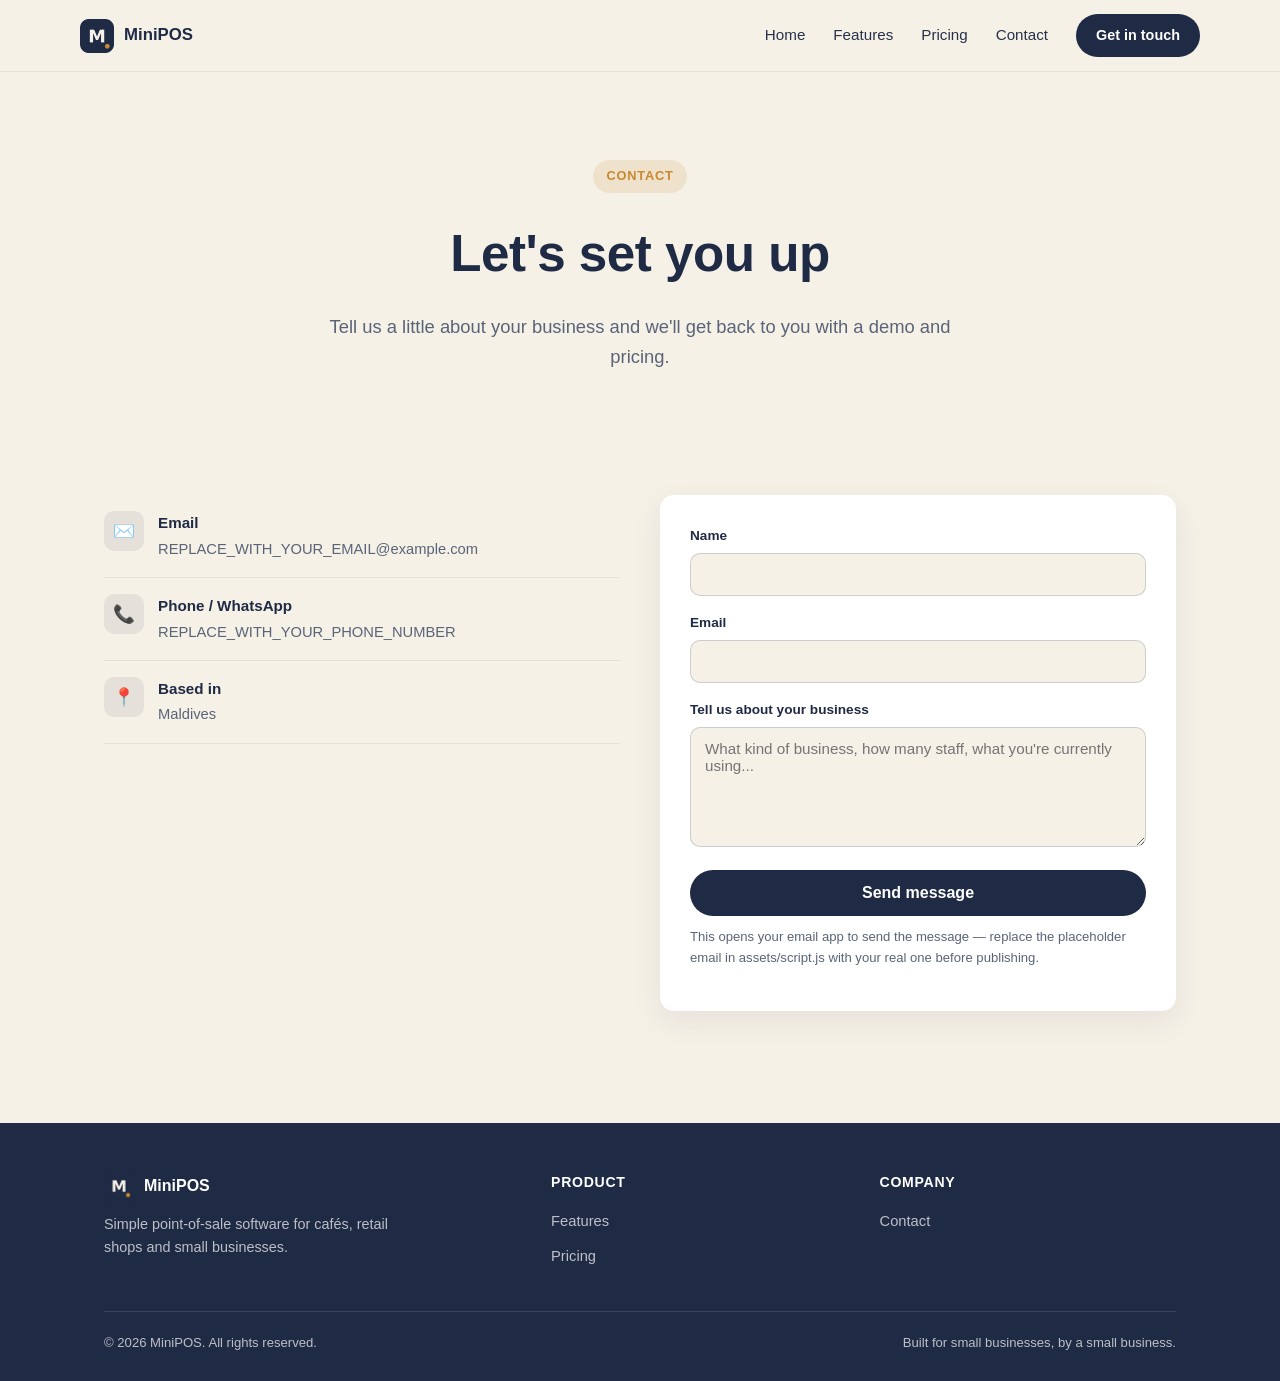
==== contact.html @ 6b99b5d6 "Add files via upload" ====
<!doctype html>
<html lang="en">
<head>
<meta charset="UTF-8" />
<meta name="viewport" content="width=device-width, initial-scale=1" />
<title>Contact — MiniPOS</title>
<meta name="description" content="Get in touch with MiniPOS for a demo, pricing questions, or support." />
<link rel="icon" href="assets/favicon.png" />
<link rel="stylesheet" href="assets/style.css" />
</head>
<body>

<header class="site">
  <div class="container nav">
    <a href="index.html" class="brand">
      <img src="assets/logo-mark.png" alt="MiniPOS logo" />
      MiniPOS
    </a>
    <nav class="nav-links">
      <a href="index.html">Home</a>
      <a href="features.html">Features</a>
      <a href="pricing.html">Pricing</a>
      <a href="contact.html">Contact</a>
      <a href="contact.html" class="nav-cta">Get in touch</a>
    </nav>
    <button class="menu-toggle" aria-label="Menu">☰</button>
  </div>
</header>

<section class="hero" style="padding-bottom:20px;">
  <div class="container">
    <span class="eyebrow">Contact</span>
    <h1>Let's set you up</h1>
    <p class="lead">Tell us a little about your business and we'll get back to you with a demo and pricing.</p>
  </div>
</section>

<section>
  <div class="container">
    <div class="contact-grid">
      <div>
        <ul class="contact-list">
          <li>
            <div class="icon">✉️</div>
            <div>
              <strong>Email</strong>
              <span>REPLACE_WITH_YOUR_EMAIL@example.com</span>
            </div>
          </li>
          <li>
            <div class="icon">📞</div>
            <div>
              <strong>Phone / WhatsApp</strong>
              <span>REPLACE_WITH_YOUR_PHONE_NUMBER</span>
            </div>
          </li>
          <li>
            <div class="icon">📍</div>
            <div>
              <strong>Based in</strong>
              <span>Maldives</span>
            </div>
          </li>
        </ul>
      </div>
      <form class="contact-form">
        <div>
          <label for="name">Name</label>
          <input type="text" id="name" name="name" required />
        </div>
        <div>
          <label for="email">Email</label>
          <input type="email" id="email" name="email" required />
        </div>
        <div>
          <label for="message">Tell us about your business</label>
          <textarea id="message" name="message" placeholder="What kind of business, how many staff, what you're currently using..."></textarea>
        </div>
        <button type="submit" class="btn btn-primary">Send message</button>
        <p class="form-note">This opens your email app to send the message — replace the placeholder email in assets/script.js with your real one before publishing.</p>
      </form>
    </div>
  </div>
</section>

<footer class="site">
  <div class="container">
    <div class="footer-grid">
      <div>
        <div class="footer-brand">
          <img src="assets/logo-mark.png" alt="MiniPOS" />
          <span>MiniPOS</span>
        </div>
        <p>Simple point-of-sale software for cafés, retail shops and small businesses.</p>
      </div>
      <div>
        <h4>Product</h4>
        <ul>
          <li><a href="features.html">Features</a></li>
          <li><a href="pricing.html">Pricing</a></li>
        </ul>
      </div>
      <div>
        <h4>Company</h4>
        <ul>
          <li><a href="contact.html">Contact</a></li>
        </ul>
      </div>
    </div>
    <div class="footer-bottom">
      <span>© 2026 MiniPOS. All rights reserved.</span>
      <span>Built for small businesses, by a small business.</span>
    </div>
  </div>
</footer>

<script src="assets/script.js"></script>
</body>
</html>
---- assets/style.css ----
:root {
  --cream: #f6f1e7;
  --cream-dark: #ece3d1;
  --navy: #1f2a44;
  --navy-light: #33456b;
  --accent: #c8892f;
  --text: #26314a;
  --text-muted: #5a6478;
  --radius: 14px;
  --shadow: 0 10px 30px rgba(31, 42, 68, 0.08);
}

* { box-sizing: border-box; }

html { scroll-behavior: smooth; }

body {
  margin: 0;
  font-family: -apple-system, BlinkMacSystemFont, "Segoe UI", Roboto, Helvetica, Arial, sans-serif;
  background: var(--cream);
  color: var(--text);
  line-height: 1.6;
}

a { color: inherit; }

.container {
  max-width: 1120px;
  margin: 0 auto;
  padding: 0 24px;
}

/* Header */
header.site {
  position: sticky;
  top: 0;
  z-index: 20;
  background: rgba(246, 241, 231, 0.92);
  backdrop-filter: blur(6px);
  border-bottom: 1px solid rgba(31, 42, 68, 0.08);
}

.nav {
  display: flex;
  align-items: center;
  justify-content: space-between;
  padding: 14px 0;
}

.brand {
  display: flex;
  align-items: center;
  gap: 10px;
  font-weight: 700;
  font-size: 1.05rem;
  text-decoration: none;
  color: var(--navy);
}

.brand img { height: 34px; width: auto; display: block; }

.nav-links {
  display: flex;
  align-items: center;
  gap: 28px;
  font-weight: 500;
  font-size: 0.95rem;
}

.nav-links a { text-decoration: none; color: var(--text); }
.nav-links a:hover { color: var(--navy); }

.nav-cta {
  background: var(--navy);
  color: #fff !important;
  padding: 10px 20px;
  border-radius: 999px;
  text-decoration: none;
  font-weight: 600;
  font-size: 0.9rem;
  white-space: nowrap;
}
.nav-cta:hover { background: var(--navy-light); }

.menu-toggle {
  display: none;
  background: none;
  border: none;
  font-size: 1.5rem;
  cursor: pointer;
  color: var(--navy);
}

/* Hero */
.hero {
  padding: 88px 0 64px;
  text-align: center;
}

.eyebrow {
  display: inline-block;
  background: rgba(200, 137, 47, 0.14);
  color: var(--accent);
  font-weight: 700;
  font-size: 0.8rem;
  letter-spacing: 0.06em;
  text-transform: uppercase;
  padding: 6px 14px;
  border-radius: 999px;
  margin-bottom: 20px;
}

.hero h1 {
  font-size: clamp(2rem, 4.5vw, 3.2rem);
  color: var(--navy);
  margin: 0 0 18px;
  font-weight: 800;
  letter-spacing: -0.01em;
}

.hero p.lead {
  max-width: 640px;
  margin: 0 auto 32px;
  font-size: 1.15rem;
  color: var(--text-muted);
}

.hero-actions {
  display: flex;
  gap: 14px;
  justify-content: center;
  flex-wrap: wrap;
}

.btn {
  display: inline-block;
  padding: 14px 28px;
  border-radius: 999px;
  font-weight: 600;
  text-decoration: none;
  font-size: 1rem;
  transition: transform 0.15s ease, background 0.15s ease;
}
.btn:hover { transform: translateY(-1px); }

.btn-primary { background: var(--navy); color: #fff; }
.btn-primary:hover { background: var(--navy-light); }

.btn-outline {
  background: transparent;
  color: var(--navy);
  border: 1.5px solid rgba(31, 42, 68, 0.25);
}
.btn-outline:hover { border-color: var(--navy); }

/* Sections */
section { padding: 72px 0; }
section.alt { background: #fff; }

.section-head {
  text-align: center;
  max-width: 620px;
  margin: 0 auto 48px;
}

.section-head .eyebrow { margin-bottom: 14px; }

.section-head h2 {
  font-size: clamp(1.6rem, 3vw, 2.2rem);
  color: var(--navy);
  margin: 0 0 12px;
  font-weight: 800;
}

.section-head p { color: var(--text-muted); font-size: 1.05rem; margin: 0; }

/* Feature grid */
.grid {
  display: grid;
  grid-template-columns: repeat(3, 1fr);
  gap: 24px;
}

.card {
  background: #fff;
  border-radius: var(--radius);
  padding: 30px 26px;
  box-shadow: var(--shadow);
  border: 1px solid rgba(31, 42, 68, 0.06);
}

section.alt .card { background: var(--cream); box-shadow: none; }

.card .icon {
  width: 46px;
  height: 46px;
  border-radius: 12px;
  background: rgba(31, 42, 68, 0.08);
  display: flex;
  align-items: center;
  justify-content: center;
  font-size: 1.3rem;
  margin-bottom: 16px;
}

.card h3 {
  margin: 0 0 8px;
  font-size: 1.1rem;
  color: var(--navy);
  font-weight: 700;
}

.card p { margin: 0; color: var(--text-muted); font-size: 0.95rem; }

/* Screenshot / mock frame */
.frame {
  background: var(--navy);
  border-radius: 20px;
  padding: 10px;
  box-shadow: var(--shadow);
  max-width: 760px;
  margin: 0 auto;
}
.frame img { width: 100%; display: block; border-radius: 12px; }
.frame-caption {
  text-align: center;
  color: var(--text-muted);
  font-size: 0.9rem;
  margin-top: 16px;
}

/* Steps */
.steps {
  display: grid;
  grid-template-columns: repeat(3, 1fr);
  gap: 24px;
  counter-reset: step;
}
.step { text-align: center; }
.step .num {
  counter-increment: step;
  width: 40px;
  height: 40px;
  border-radius: 50%;
  background: var(--navy);
  color: #fff;
  display: flex;
  align-items: center;
  justify-content: center;
  font-weight: 700;
  margin: 0 auto 16px;
}
.step .num::before { content: counter(step); }
.step h3 { color: var(--navy); margin: 0 0 8px; font-size: 1.05rem; }
.step p { color: var(--text-muted); margin: 0; font-size: 0.95rem; }

/* Pricing */
.pricing-grid {
  display: grid;
  grid-template-columns: repeat(3, 1fr);
  gap: 24px;
  align-items: stretch;
}

.plan {
  background: #fff;
  border-radius: var(--radius);
  padding: 34px 28px;
  box-shadow: var(--shadow);
  border: 1px solid rgba(31, 42, 68, 0.06);
  display: flex;
  flex-direction: column;
}

.plan.featured {
  border: 2px solid var(--navy);
  transform: scale(1.03);
}

.plan .badge {
  align-self: flex-start;
  background: var(--accent);
  color: #fff;
  font-size: 0.72rem;
  font-weight: 700;
  text-transform: uppercase;
  letter-spacing: 0.04em;
  padding: 4px 10px;
  border-radius: 999px;
  margin-bottom: 14px;
}

.plan h3 { margin: 0 0 6px; color: var(--navy); font-size: 1.2rem; }
.plan .price {
  font-size: 2.1rem;
  font-weight: 800;
  color: var(--navy);
  margin: 6px 0 4px;
}
.plan .price span { font-size: 1rem; font-weight: 500; color: var(--text-muted); }
.plan .plan-note { color: var(--text-muted); font-size: 0.88rem; margin-bottom: 22px; }

.plan ul {
  list-style: none;
  padding: 0;
  margin: 0 0 26px;
  flex-grow: 1;
}
.plan li {
  padding: 7px 0;
  color: var(--text);
  font-size: 0.95rem;
  display: flex;
  gap: 10px;
}
.plan li::before { content: "✓"; color: var(--accent); font-weight: 700; }

.pricing-note {
  text-align: center;
  color: var(--text-muted);
  font-size: 0.92rem;
  margin-top: 32px;
}

/* Testimonial-ish / CTA band */
.cta-band {
  background: var(--navy);
  border-radius: 24px;
  padding: 56px 40px;
  text-align: center;
  color: #fff;
}
.cta-band h2 { margin: 0 0 12px; font-size: clamp(1.5rem, 3vw, 2rem); }
.cta-band p { color: rgba(255,255,255,0.75); max-width: 520px; margin: 0 auto 28px; }
.cta-band .btn-primary { background: var(--accent); }
.cta-band .btn-primary:hover { background: #b47a29; }
.cta-band .btn-outline { color: #fff; border-color: rgba(255,255,255,0.35); }
.cta-band .btn-outline:hover { border-color: #fff; }

/* Contact */
.contact-grid {
  display: grid;
  grid-template-columns: 1fr 1fr;
  gap: 40px;
  align-items: start;
}
.contact-list { list-style: none; padding: 0; margin: 0; }
.contact-list li {
  display: flex;
  gap: 14px;
  padding: 16px 0;
  border-bottom: 1px solid rgba(31, 42, 68, 0.08);
}
.contact-list .icon {
  width: 40px; height: 40px; border-radius: 10px;
  background: rgba(31, 42, 68, 0.08);
  display: flex; align-items: center; justify-content: center;
  font-size: 1.1rem; flex-shrink: 0;
}
.contact-list strong { display: block; color: var(--navy); font-size: 0.95rem; }
.contact-list span { color: var(--text-muted); font-size: 0.92rem; }

form.contact-form {
  background: #fff;
  border-radius: var(--radius);
  padding: 30px;
  box-shadow: var(--shadow);
  display: flex;
  flex-direction: column;
  gap: 16px;
}
form.contact-form label {
  font-size: 0.85rem;
  font-weight: 600;
  color: var(--navy);
  display: block;
  margin-bottom: 6px;
}
form.contact-form input,
form.contact-form textarea {
  width: 100%;
  padding: 12px 14px;
  border-radius: 10px;
  border: 1px solid rgba(31, 42, 68, 0.18);
  font-family: inherit;
  font-size: 0.95rem;
  background: var(--cream);
}
form.contact-form textarea { min-height: 120px; resize: vertical; }
form.contact-form button {
  border: none;
  cursor: pointer;
  font-family: inherit;
}
.form-note { font-size: 0.82rem; color: var(--text-muted); margin-top: -6px; }

/* FAQ */
.faq-item {
  background: #fff;
  border-radius: 12px;
  padding: 22px 24px;
  margin-bottom: 14px;
  box-shadow: var(--shadow);
}
.faq-item h3 { margin: 0 0 8px; color: var(--navy); font-size: 1.02rem; }
.faq-item p { margin: 0; color: var(--text-muted); font-size: 0.95rem; }

/* Footer */
footer.site {
  background: var(--navy);
  color: rgba(255,255,255,0.7);
  padding: 48px 0 28px;
  margin-top: 40px;
}
.footer-grid {
  display: grid;
  grid-template-columns: 1.4fr 1fr 1fr;
  gap: 32px;
  margin-bottom: 32px;
}
.footer-brand { display: flex; align-items: center; gap: 10px; margin-bottom: 12px; }
.footer-brand img { height: 30px; }
.footer-brand span { color: #fff; font-weight: 700; }
footer.site p { font-size: 0.9rem; margin: 0; max-width: 320px; }
footer.site h4 { color: #fff; font-size: 0.88rem; text-transform: uppercase; letter-spacing: 0.05em; margin: 0 0 14px; }
footer.site ul { list-style: none; padding: 0; margin: 0; }
footer.site li { margin-bottom: 10px; }
footer.site a { text-decoration: none; color: rgba(255,255,255,0.7); font-size: 0.92rem; }
footer.site a:hover { color: #fff; }
.footer-bottom {
  border-top: 1px solid rgba(255,255,255,0.12);
  padding-top: 20px;
  font-size: 0.82rem;
  display: flex;
  justify-content: space-between;
  flex-wrap: wrap;
  gap: 10px;
}

/* Responsive */
@media (max-width: 860px) {
  .grid, .pricing-grid, .steps { grid-template-columns: 1fr; }
  .plan.featured { transform: none; }
  .contact-grid { grid-template-columns: 1fr; }
  .footer-grid { grid-template-columns: 1fr; }
}

@media (max-width: 700px) {
  .nav-links { display: none; }
  .menu-toggle { display: block; }
  .nav-links.open {
    display: flex;
    position: absolute;
    top: 100%;
    left: 0;
    right: 0;
    background: var(--cream);
    flex-direction: column;
    padding: 18px 24px 24px;
    gap: 16px;
    border-bottom: 1px solid rgba(31,42,68,0.08);
  }
}
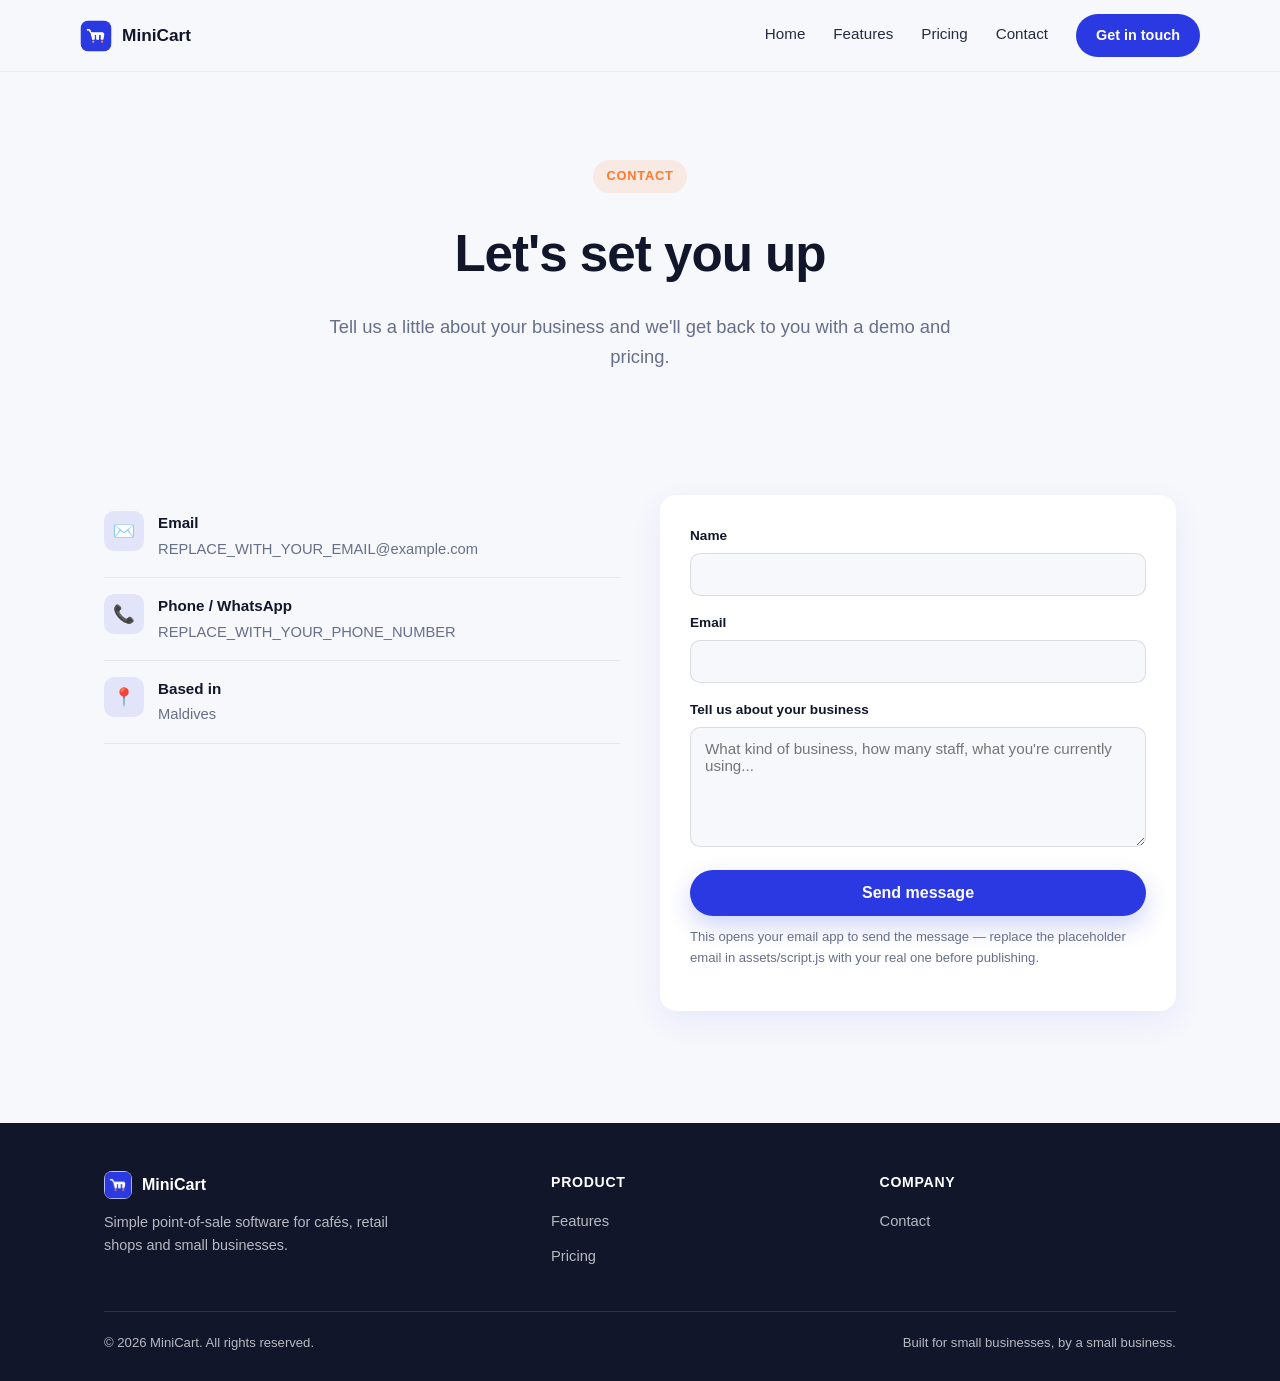
==== commit 0ae4b64b: "Add files via upload" ====
--- a/contact.html
+++ b/contact.html
@@ -3,8 +3,8 @@
 <head>
 <meta charset="UTF-8" />
 <meta name="viewport" content="width=device-width, initial-scale=1" />
-<title>Contact — MiniPOS</title>
-<meta name="description" content="Get in touch with MiniPOS for a demo, pricing questions, or support." />
+<title>Contact — MiniCart</title>
+<meta name="description" content="Get in touch with MiniCart for a demo, pricing questions, or support." />
 <link rel="icon" href="assets/favicon.png" />
 <link rel="stylesheet" href="assets/style.css" />
 </head>
@@ -13,8 +13,8 @@
 <header class="site">
   <div class="container nav">
     <a href="index.html" class="brand">
-      <img src="assets/logo-mark.png" alt="MiniPOS logo" />
-      MiniPOS
+      <img src="assets/logo-mark.png" alt="MiniCart logo" />
+      MiniCart
     </a>
     <nav class="nav-links">
       <a href="index.html">Home</a>
@@ -88,8 +88,8 @@
     <div class="footer-grid">
       <div>
         <div class="footer-brand">
-          <img src="assets/logo-mark.png" alt="MiniPOS" />
-          <span>MiniPOS</span>
+          <img src="assets/logo-mark.png" alt="MiniCart" />
+          <span>MiniCart</span>
         </div>
         <p>Simple point-of-sale software for cafés, retail shops and small businesses.</p>
       </div>
@@ -108,7 +108,7 @@
       </div>
     </div>
     <div class="footer-bottom">
-      <span>© 2026 MiniPOS. All rights reserved.</span>
+      <span>© 2026 MiniCart. All rights reserved.</span>
       <span>Built for small businesses, by a small business.</span>
     </div>
   </div>
--- a/assets/style.css
+++ b/assets/style.css
@@ -1,13 +1,17 @@
 :root {
-  --cream: #f6f1e7;
-  --cream-dark: #ece3d1;
-  --navy: #1f2a44;
-  --navy-light: #33456b;
-  --accent: #c8892f;
-  --text: #26314a;
-  --text-muted: #5a6478;
-  --radius: 14px;
-  --shadow: 0 10px 30px rgba(31, 42, 68, 0.08);
+  --bg: #f7f8fc;
+  --bg-soft: #eef0fa;
+  --blue: #2b39e3;
+  --blue-light: #4a56ea;
+  --blue-dark: #1e29b8;
+  --ink: #12162b;
+  --accent: #ff7a2f;
+  --text: #262b40;
+  --text-muted: #666f8a;
+  --radius: 16px;
+  --shadow: 0 10px 30px rgba(43, 57, 227, 0.08);
+  --shadow-lg: 0 24px 60px rgba(18, 22, 43, 0.14);
+  --ease: cubic-bezier(0.16, 1, 0.3, 1);
 }
 
 * { box-sizing: border-box; }
@@ -17,9 +21,10 @@
 body {
   margin: 0;
   font-family: -apple-system, BlinkMacSystemFont, "Segoe UI", Roboto, Helvetica, Arial, sans-serif;
-  background: var(--cream);
+  background: var(--bg);
   color: var(--text);
   line-height: 1.6;
+  -webkit-font-smoothing: antialiased;
 }
 
 a { color: inherit; }
@@ -28,6 +33,21 @@
   max-width: 1120px;
   margin: 0 auto;
   padding: 0 24px;
+}
+
+/* Motion: respect reduced-motion, and drive scroll reveals */
+.reveal {
+  opacity: 0;
+  transform: translateY(14px);
+  transition: opacity 0.7s var(--ease), transform 0.7s var(--ease);
+  transition-delay: var(--reveal-delay, 0s);
+}
+.reveal.in-view { opacity: 1; transform: translateY(0); }
+
+@media (prefers-reduced-motion: reduce) {
+  html { scroll-behavior: auto; }
+  .reveal { opacity: 1; transform: none; transition: none; }
+  * { animation: none !important; transition-duration: 0.01ms !important; }
 }
 
 /* Header */
@@ -35,9 +55,9 @@
   position: sticky;
   top: 0;
   z-index: 20;
-  background: rgba(246, 241, 231, 0.92);
-  backdrop-filter: blur(6px);
-  border-bottom: 1px solid rgba(31, 42, 68, 0.08);
+  background: rgba(247, 248, 252, 0.85);
+  backdrop-filter: blur(10px);
+  border-bottom: 1px solid rgba(18, 22, 43, 0.06);
 }
 
 .nav {
@@ -51,13 +71,22 @@
   display: flex;
   align-items: center;
   gap: 10px;
-  font-weight: 700;
-  font-size: 1.05rem;
+  font-weight: 800;
+  font-size: 1.08rem;
   text-decoration: none;
-  color: var(--navy);
-}
-
-.brand img { height: 34px; width: auto; display: block; }
+  color: var(--ink);
+  transition: opacity 0.2s var(--ease);
+}
+.brand:hover { opacity: 0.75; }
+
+.brand img {
+  height: 32px;
+  width: 32px;
+  border-radius: 9px;
+  display: block;
+  transition: transform 0.35s var(--ease);
+}
+.brand:hover img { transform: rotate(-6deg) scale(1.05); }
 
 .nav-links {
   display: flex;
@@ -67,11 +96,27 @@
   font-size: 0.95rem;
 }
 
-.nav-links a { text-decoration: none; color: var(--text); }
-.nav-links a:hover { color: var(--navy); }
+.nav-links a:not(.nav-cta) {
+  text-decoration: none;
+  color: var(--text);
+  position: relative;
+  padding-bottom: 2px;
+}
+.nav-links a:not(.nav-cta)::after {
+  content: "";
+  position: absolute;
+  left: 0; right: 100%;
+  bottom: -2px;
+  height: 2px;
+  background: var(--blue);
+  border-radius: 2px;
+  transition: right 0.3s var(--ease);
+}
+.nav-links a:not(.nav-cta):hover { color: var(--blue); }
+.nav-links a:not(.nav-cta):hover::after { right: 0; }
 
 .nav-cta {
-  background: var(--navy);
+  background: var(--blue);
   color: #fff !important;
   padding: 10px 20px;
   border-radius: 999px;
@@ -79,8 +124,10 @@
   font-weight: 600;
   font-size: 0.9rem;
   white-space: nowrap;
-}
-.nav-cta:hover { background: var(--navy-light); }
+  transition: background 0.2s var(--ease), transform 0.2s var(--ease), box-shadow 0.2s var(--ease);
+}
+.nav-cta:hover { background: var(--blue-light); transform: translateY(-1px); box-shadow: 0 8px 20px rgba(43,57,227,0.28); }
+.nav-cta:active { transform: translateY(0) scale(0.97); }
 
 .menu-toggle {
   display: none;
@@ -88,7 +135,7 @@
   border: none;
   font-size: 1.5rem;
   cursor: pointer;
-  color: var(--navy);
+  color: var(--ink);
 }
 
 /* Hero */
@@ -99,7 +146,7 @@
 
 .eyebrow {
   display: inline-block;
-  background: rgba(200, 137, 47, 0.14);
+  background: rgba(255, 122, 47, 0.12);
   color: var(--accent);
   font-weight: 700;
   font-size: 0.8rem;
@@ -112,10 +159,10 @@
 
 .hero h1 {
   font-size: clamp(2rem, 4.5vw, 3.2rem);
-  color: var(--navy);
+  color: var(--ink);
   margin: 0 0 18px;
   font-weight: 800;
-  letter-spacing: -0.01em;
+  letter-spacing: -0.02em;
 }
 
 .hero p.lead {
@@ -139,19 +186,20 @@
   font-weight: 600;
   text-decoration: none;
   font-size: 1rem;
-  transition: transform 0.15s ease, background 0.15s ease;
-}
-.btn:hover { transform: translateY(-1px); }
-
-.btn-primary { background: var(--navy); color: #fff; }
-.btn-primary:hover { background: var(--navy-light); }
+  transition: transform 0.2s var(--ease), background 0.2s var(--ease), box-shadow 0.2s var(--ease), border-color 0.2s var(--ease);
+}
+.btn:hover { transform: translateY(-2px); }
+.btn:active { transform: translateY(0) scale(0.97); }
+
+.btn-primary { background: var(--blue); color: #fff; box-shadow: 0 10px 24px rgba(43,57,227,0.22); }
+.btn-primary:hover { background: var(--blue-light); box-shadow: 0 14px 30px rgba(43,57,227,0.3); }
 
 .btn-outline {
   background: transparent;
-  color: var(--navy);
-  border: 1.5px solid rgba(31, 42, 68, 0.25);
-}
-.btn-outline:hover { border-color: var(--navy); }
+  color: var(--ink);
+  border: 1.5px solid rgba(18, 22, 43, 0.16);
+}
+.btn-outline:hover { border-color: var(--blue); color: var(--blue); }
 
 /* Sections */
 section { padding: 72px 0; }
@@ -167,9 +215,10 @@
 
 .section-head h2 {
   font-size: clamp(1.6rem, 3vw, 2.2rem);
-  color: var(--navy);
+  color: var(--ink);
   margin: 0 0 12px;
   font-weight: 800;
+  letter-spacing: -0.01em;
 }
 
 .section-head p { color: var(--text-muted); font-size: 1.05rem; margin: 0; }
@@ -186,48 +235,100 @@
   border-radius: var(--radius);
   padding: 30px 26px;
   box-shadow: var(--shadow);
-  border: 1px solid rgba(31, 42, 68, 0.06);
-}
-
-section.alt .card { background: var(--cream); box-shadow: none; }
+  border: 1px solid rgba(18, 22, 43, 0.05);
+  transition: transform 0.3s var(--ease), box-shadow 0.3s var(--ease), border-color 0.3s var(--ease);
+}
+.card:hover {
+  transform: translateY(-4px);
+  box-shadow: var(--shadow-lg);
+  border-color: rgba(43, 57, 227, 0.18);
+}
+
+section.alt .card { background: var(--bg); box-shadow: none; }
+section.alt .card:hover { box-shadow: var(--shadow); }
 
 .card .icon {
   width: 46px;
   height: 46px;
   border-radius: 12px;
-  background: rgba(31, 42, 68, 0.08);
+  background: rgba(43, 57, 227, 0.1);
   display: flex;
   align-items: center;
   justify-content: center;
   font-size: 1.3rem;
   margin-bottom: 16px;
-}
+  transition: transform 0.3s var(--ease), background 0.3s var(--ease);
+}
+.card:hover .icon { transform: scale(1.08) rotate(-4deg); background: rgba(43, 57, 227, 0.16); }
 
 .card h3 {
   margin: 0 0 8px;
   font-size: 1.1rem;
-  color: var(--navy);
+  color: var(--ink);
   font-weight: 700;
 }
 
 .card p { margin: 0; color: var(--text-muted); font-size: 0.95rem; }
 
-/* Screenshot / mock frame */
+/* Screenshot frame */
 .frame {
-  background: var(--navy);
-  border-radius: 20px;
-  padding: 10px;
-  box-shadow: var(--shadow);
-  max-width: 760px;
+  background: linear-gradient(180deg, #eef0fb, #ffffff);
+  border-radius: 24px;
+  padding: 16px;
+  box-shadow: var(--shadow-lg);
+  max-width: 900px;
   margin: 0 auto;
-}
+  border: 1px solid rgba(18, 22, 43, 0.06);
+  transition: transform 0.4s var(--ease), box-shadow 0.4s var(--ease);
+}
+.frame:hover { transform: translateY(-6px); box-shadow: 0 32px 70px rgba(18, 22, 43, 0.18); }
 .frame img { width: 100%; display: block; border-radius: 12px; }
 .frame-caption {
   text-align: center;
   color: var(--text-muted);
   font-size: 0.9rem;
-  margin-top: 16px;
-}
+  margin-top: 18px;
+}
+
+/* Feature showcase rows (screenshot + copy) */
+.showcase {
+  display: grid;
+  grid-template-columns: 1fr 1fr;
+  gap: 56px;
+  align-items: center;
+}
+.showcase.reverse .showcase-media { order: 2; }
+.showcase.reverse .showcase-copy { order: 1; }
+.showcase + .showcase { margin-top: 96px; }
+.showcase-copy .eyebrow { margin-bottom: 14px; }
+.showcase-copy h3 {
+  font-size: clamp(1.35rem, 2.4vw, 1.7rem);
+  color: var(--ink);
+  margin: 0 0 14px;
+  font-weight: 800;
+  letter-spacing: -0.01em;
+}
+.showcase-copy p { color: var(--text-muted); font-size: 1.02rem; margin: 0 0 18px; }
+.showcase-copy ul { list-style: none; padding: 0; margin: 0; }
+.showcase-copy li {
+  display: flex;
+  gap: 10px;
+  padding: 6px 0;
+  color: var(--text);
+  font-size: 0.95rem;
+}
+.showcase-copy li::before { content: "✓"; color: var(--blue); font-weight: 700; }
+
+.showcase-media {
+  background: linear-gradient(180deg, #eef0fb, #ffffff);
+  border-radius: 20px;
+  padding: 12px;
+  box-shadow: var(--shadow);
+  border: 1px solid rgba(18, 22, 43, 0.06);
+  transition: transform 0.4s var(--ease), box-shadow 0.4s var(--ease);
+}
+.showcase-media:hover { transform: translateY(-4px); box-shadow: var(--shadow-lg); }
+.showcase-media img { width: 100%; display: block; border-radius: 12px; }
 
 /* Steps */
 .steps {
@@ -242,16 +343,17 @@
   width: 40px;
   height: 40px;
   border-radius: 50%;
-  background: var(--navy);
+  background: var(--blue);
   color: #fff;
   display: flex;
   align-items: center;
   justify-content: center;
   font-weight: 700;
   margin: 0 auto 16px;
+  box-shadow: 0 8px 18px rgba(43,57,227,0.28);
 }
 .step .num::before { content: counter(step); }
-.step h3 { color: var(--navy); margin: 0 0 8px; font-size: 1.05rem; }
+.step h3 { color: var(--ink); margin: 0 0 8px; font-size: 1.05rem; }
 .step p { color: var(--text-muted); margin: 0; font-size: 0.95rem; }
 
 /* Pricing */
@@ -267,15 +369,18 @@
   border-radius: var(--radius);
   padding: 34px 28px;
   box-shadow: var(--shadow);
-  border: 1px solid rgba(31, 42, 68, 0.06);
+  border: 1px solid rgba(18, 22, 43, 0.05);
   display: flex;
   flex-direction: column;
-}
+  transition: transform 0.3s var(--ease), box-shadow 0.3s var(--ease);
+}
+.plan:hover { transform: translateY(-4px); box-shadow: var(--shadow-lg); }
 
 .plan.featured {
-  border: 2px solid var(--navy);
+  border: 2px solid var(--blue);
   transform: scale(1.03);
 }
+.plan.featured:hover { transform: scale(1.03) translateY(-4px); }
 
 .plan .badge {
   align-self: flex-start;
@@ -290,11 +395,11 @@
   margin-bottom: 14px;
 }
 
-.plan h3 { margin: 0 0 6px; color: var(--navy); font-size: 1.2rem; }
+.plan h3 { margin: 0 0 6px; color: var(--ink); font-size: 1.2rem; }
 .plan .price {
   font-size: 2.1rem;
   font-weight: 800;
-  color: var(--navy);
+  color: var(--ink);
   margin: 6px 0 4px;
 }
 .plan .price span { font-size: 1rem; font-weight: 500; color: var(--text-muted); }
@@ -322,20 +427,20 @@
   margin-top: 32px;
 }
 
-/* Testimonial-ish / CTA band */
+/* CTA band */
 .cta-band {
-  background: var(--navy);
+  background: linear-gradient(135deg, var(--blue), var(--blue-dark));
   border-radius: 24px;
   padding: 56px 40px;
   text-align: center;
   color: #fff;
 }
 .cta-band h2 { margin: 0 0 12px; font-size: clamp(1.5rem, 3vw, 2rem); }
-.cta-band p { color: rgba(255,255,255,0.75); max-width: 520px; margin: 0 auto 28px; }
-.cta-band .btn-primary { background: var(--accent); }
-.cta-band .btn-primary:hover { background: #b47a29; }
+.cta-band p { color: rgba(255,255,255,0.8); max-width: 520px; margin: 0 auto 28px; }
+.cta-band .btn-primary { background: var(--accent); box-shadow: 0 10px 24px rgba(0,0,0,0.2); }
+.cta-band .btn-primary:hover { background: #ff8c4d; }
 .cta-band .btn-outline { color: #fff; border-color: rgba(255,255,255,0.35); }
-.cta-band .btn-outline:hover { border-color: #fff; }
+.cta-band .btn-outline:hover { border-color: #fff; color: #fff; }
 
 /* Contact */
 .contact-grid {
@@ -349,15 +454,15 @@
   display: flex;
   gap: 14px;
   padding: 16px 0;
-  border-bottom: 1px solid rgba(31, 42, 68, 0.08);
+  border-bottom: 1px solid rgba(18, 22, 43, 0.08);
 }
 .contact-list .icon {
   width: 40px; height: 40px; border-radius: 10px;
-  background: rgba(31, 42, 68, 0.08);
+  background: rgba(43, 57, 227, 0.1);
   display: flex; align-items: center; justify-content: center;
   font-size: 1.1rem; flex-shrink: 0;
 }
-.contact-list strong { display: block; color: var(--navy); font-size: 0.95rem; }
+.contact-list strong { display: block; color: var(--ink); font-size: 0.95rem; }
 .contact-list span { color: var(--text-muted); font-size: 0.92rem; }
 
 form.contact-form {
@@ -372,7 +477,7 @@
 form.contact-form label {
   font-size: 0.85rem;
   font-weight: 600;
-  color: var(--navy);
+  color: var(--ink);
   display: block;
   margin-bottom: 6px;
 }
@@ -381,10 +486,17 @@
   width: 100%;
   padding: 12px 14px;
   border-radius: 10px;
-  border: 1px solid rgba(31, 42, 68, 0.18);
+  border: 1.5px solid rgba(18, 22, 43, 0.12);
   font-family: inherit;
   font-size: 0.95rem;
-  background: var(--cream);
+  background: var(--bg);
+  transition: border-color 0.2s var(--ease), box-shadow 0.2s var(--ease);
+}
+form.contact-form input:focus,
+form.contact-form textarea:focus {
+  outline: none;
+  border-color: var(--blue);
+  box-shadow: 0 0 0 4px rgba(43, 57, 227, 0.12);
 }
 form.contact-form textarea { min-height: 120px; resize: vertical; }
 form.contact-form button {
@@ -401,13 +513,15 @@
   padding: 22px 24px;
   margin-bottom: 14px;
   box-shadow: var(--shadow);
-}
-.faq-item h3 { margin: 0 0 8px; color: var(--navy); font-size: 1.02rem; }
+  transition: transform 0.25s var(--ease), box-shadow 0.25s var(--ease);
+}
+.faq-item:hover { transform: translateX(4px); box-shadow: var(--shadow-lg); }
+.faq-item h3 { margin: 0 0 8px; color: var(--ink); font-size: 1.02rem; }
 .faq-item p { margin: 0; color: var(--text-muted); font-size: 0.95rem; }
 
 /* Footer */
 footer.site {
-  background: var(--navy);
+  background: var(--ink);
   color: rgba(255,255,255,0.7);
   padding: 48px 0 28px;
   margin-top: 40px;
@@ -419,13 +533,13 @@
   margin-bottom: 32px;
 }
 .footer-brand { display: flex; align-items: center; gap: 10px; margin-bottom: 12px; }
-.footer-brand img { height: 30px; }
-.footer-brand span { color: #fff; font-weight: 700; }
+.footer-brand img { height: 28px; width: 28px; border-radius: 8px; }
+.footer-brand span { color: #fff; font-weight: 800; }
 footer.site p { font-size: 0.9rem; margin: 0; max-width: 320px; }
 footer.site h4 { color: #fff; font-size: 0.88rem; text-transform: uppercase; letter-spacing: 0.05em; margin: 0 0 14px; }
 footer.site ul { list-style: none; padding: 0; margin: 0; }
 footer.site li { margin-bottom: 10px; }
-footer.site a { text-decoration: none; color: rgba(255,255,255,0.7); font-size: 0.92rem; }
+footer.site a { text-decoration: none; color: rgba(255,255,255,0.7); font-size: 0.92rem; transition: color 0.2s var(--ease); }
 footer.site a:hover { color: #fff; }
 .footer-bottom {
   border-top: 1px solid rgba(255,255,255,0.12);
@@ -441,8 +555,14 @@
 @media (max-width: 860px) {
   .grid, .pricing-grid, .steps { grid-template-columns: 1fr; }
   .plan.featured { transform: none; }
+  .plan.featured:hover { transform: translateY(-4px); }
   .contact-grid { grid-template-columns: 1fr; }
   .footer-grid { grid-template-columns: 1fr; }
+  .showcase, .showcase.reverse { grid-template-columns: 1fr; gap: 28px; }
+  .showcase.reverse .showcase-media,
+  .showcase.reverse .showcase-copy,
+  .showcase-media, .showcase-copy { order: initial; }
+  .showcase + .showcase { margin-top: 56px; }
 }
 
 @media (max-width: 700px) {
@@ -454,10 +574,10 @@
     top: 100%;
     left: 0;
     right: 0;
-    background: var(--cream);
+    background: var(--bg);
     flex-direction: column;
     padding: 18px 24px 24px;
     gap: 16px;
-    border-bottom: 1px solid rgba(31,42,68,0.08);
+    border-bottom: 1px solid rgba(18,22,43,0.08);
   }
 }
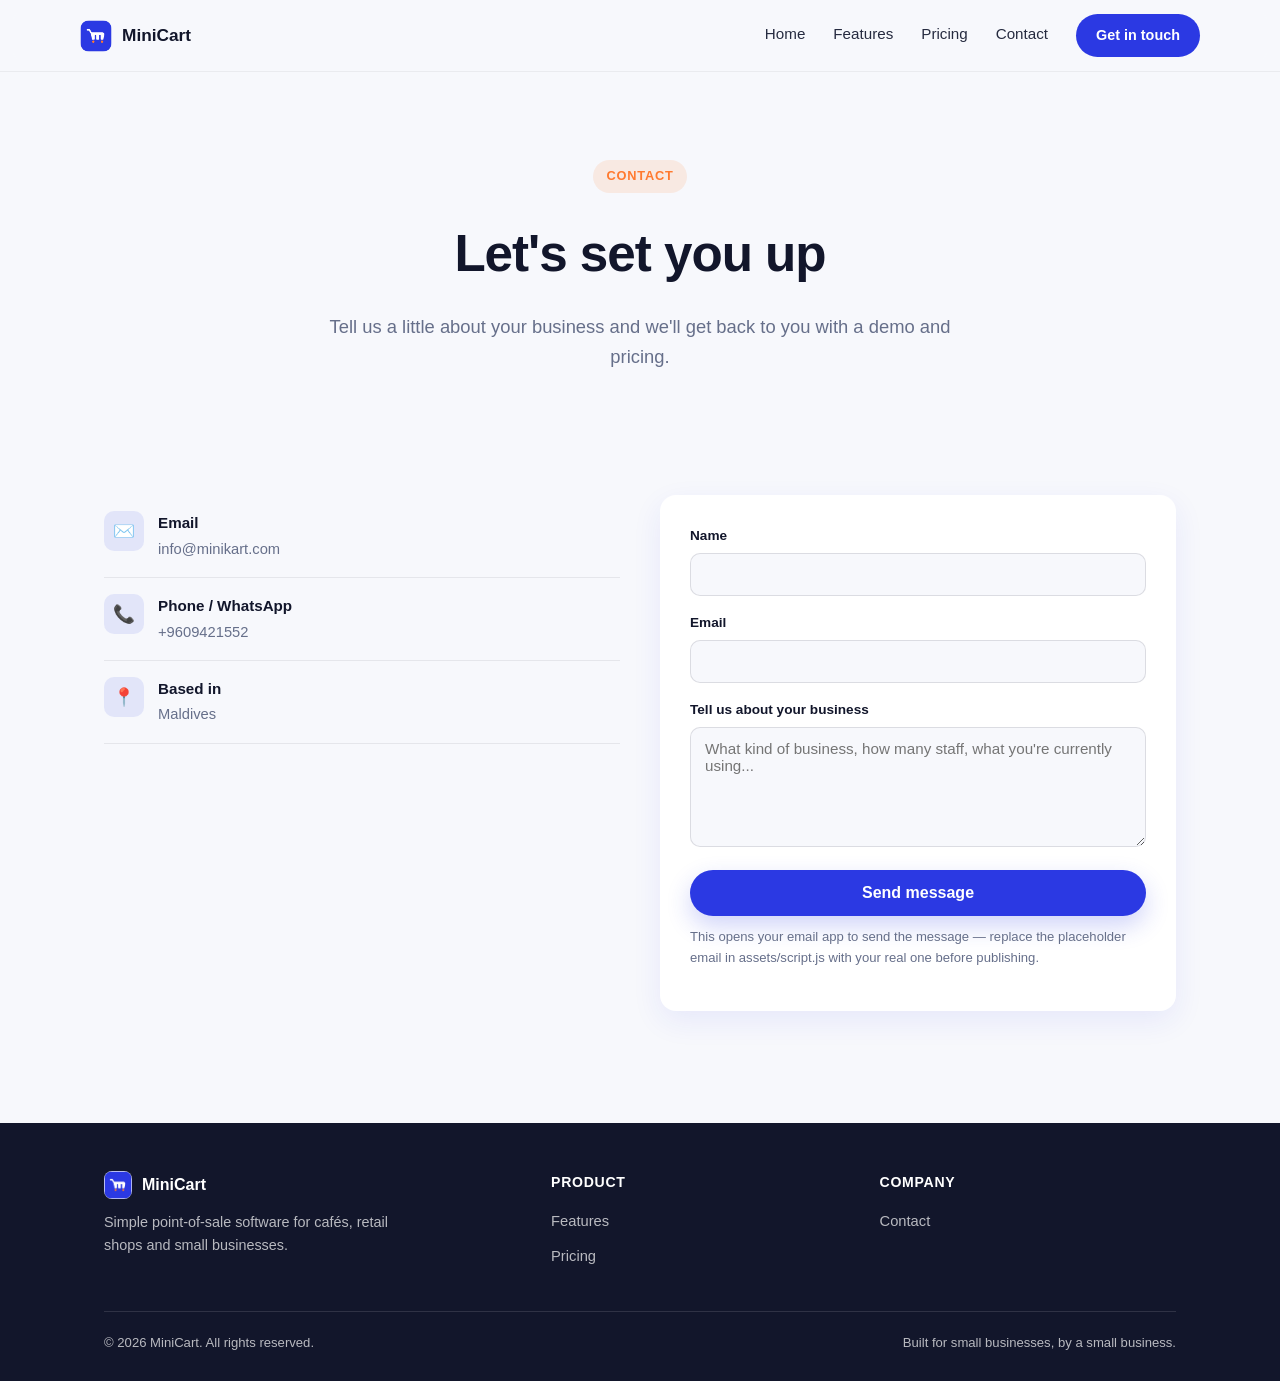
==== commit f928cc20: "Update contact.html" ====
--- a/contact.html
+++ b/contact.html
@@ -44,14 +44,14 @@
             <div class="icon">✉️</div>
             <div>
               <strong>Email</strong>
-              <span>REPLACE_WITH_YOUR_EMAIL@example.com</span>
+              <span>info@minikart.com</span>
             </div>
           </li>
           <li>
             <div class="icon">📞</div>
             <div>
               <strong>Phone / WhatsApp</strong>
-              <span>REPLACE_WITH_YOUR_PHONE_NUMBER</span>
+              <span>+9609421552</span>
             </div>
           </li>
           <li>
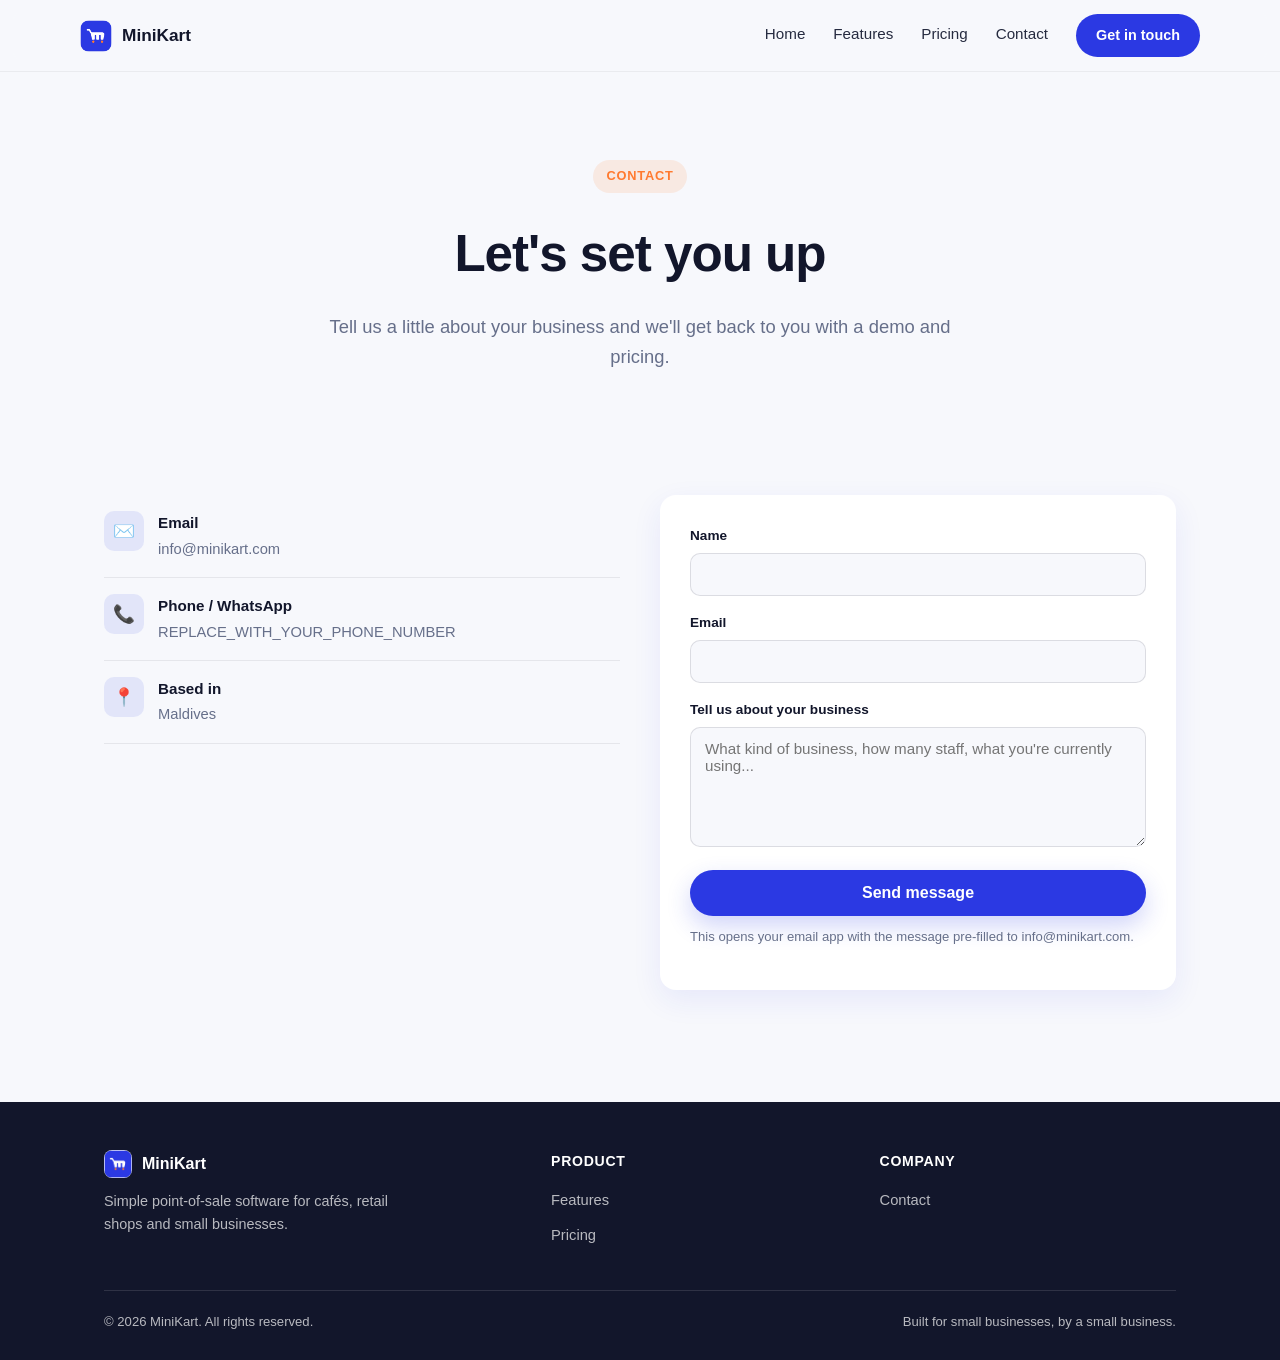
==== commit da6e4248: "Add files via upload" ====
--- a/contact.html
+++ b/contact.html
@@ -3,8 +3,8 @@
 <head>
 <meta charset="UTF-8" />
 <meta name="viewport" content="width=device-width, initial-scale=1" />
-<title>Contact — MiniCart</title>
-<meta name="description" content="Get in touch with MiniCart for a demo, pricing questions, or support." />
+<title>Contact — MiniKart</title>
+<meta name="description" content="Get in touch with MiniKart for a demo, pricing questions, or support." />
 <link rel="icon" href="assets/favicon.png" />
 <link rel="stylesheet" href="assets/style.css" />
 </head>
@@ -13,8 +13,8 @@
 <header class="site">
   <div class="container nav">
     <a href="index.html" class="brand">
-      <img src="assets/logo-mark.png" alt="MiniCart logo" />
-      MiniCart
+      <img src="assets/logo-mark.png" alt="MiniKart logo" />
+      MiniKart
     </a>
     <nav class="nav-links">
       <a href="index.html">Home</a>
@@ -51,7 +51,7 @@
             <div class="icon">📞</div>
             <div>
               <strong>Phone / WhatsApp</strong>
-              <span>+9609421552</span>
+              <span>REPLACE_WITH_YOUR_PHONE_NUMBER</span>
             </div>
           </li>
           <li>
@@ -77,7 +77,7 @@
           <textarea id="message" name="message" placeholder="What kind of business, how many staff, what you're currently using..."></textarea>
         </div>
         <button type="submit" class="btn btn-primary">Send message</button>
-        <p class="form-note">This opens your email app to send the message — replace the placeholder email in assets/script.js with your real one before publishing.</p>
+        <p class="form-note">This opens your email app with the message pre-filled to info@minikart.com.</p>
       </form>
     </div>
   </div>
@@ -88,8 +88,8 @@
     <div class="footer-grid">
       <div>
         <div class="footer-brand">
-          <img src="assets/logo-mark.png" alt="MiniCart" />
-          <span>MiniCart</span>
+          <img src="assets/logo-mark.png" alt="MiniKart" />
+          <span>MiniKart</span>
         </div>
         <p>Simple point-of-sale software for cafés, retail shops and small businesses.</p>
       </div>
@@ -108,7 +108,7 @@
       </div>
     </div>
     <div class="footer-bottom">
-      <span>© 2026 MiniCart. All rights reserved.</span>
+      <span>© 2026 MiniKart. All rights reserved.</span>
       <span>Built for small businesses, by a small business.</span>
     </div>
   </div>
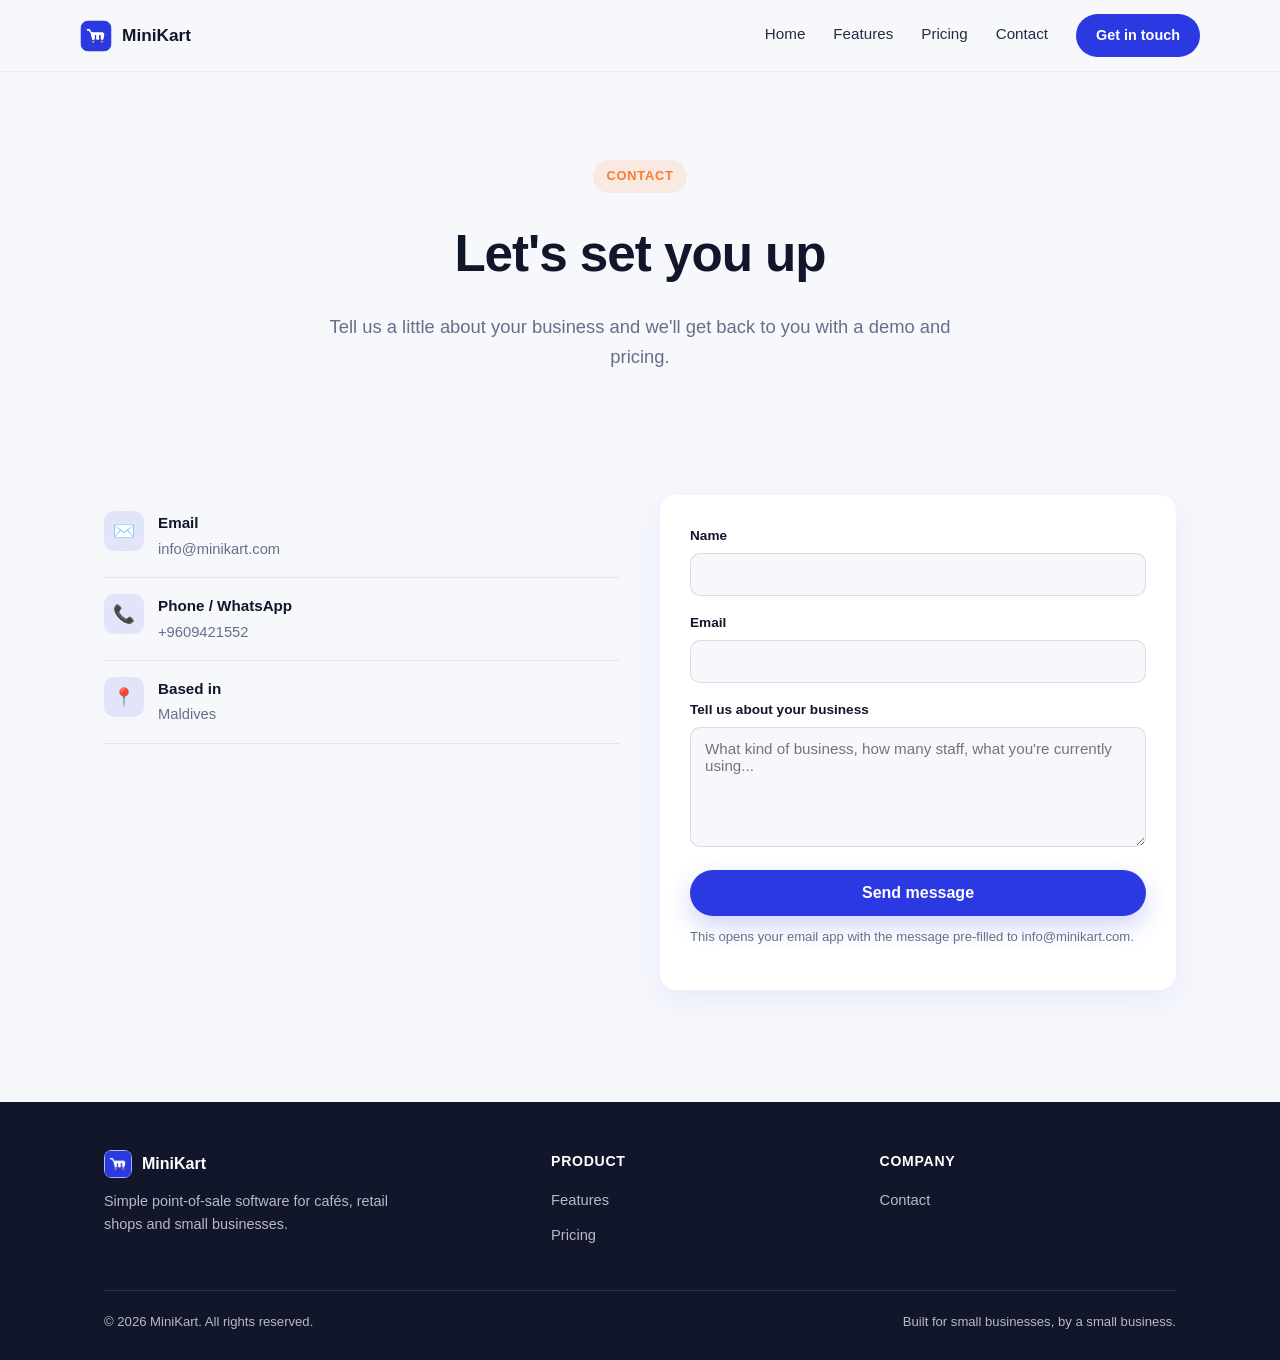
==== commit f53567ee: "Update phone number in contact.html" ====
--- a/contact.html
+++ b/contact.html
@@ -51,7 +51,7 @@
             <div class="icon">📞</div>
             <div>
               <strong>Phone / WhatsApp</strong>
-              <span>REPLACE_WITH_YOUR_PHONE_NUMBER</span>
+              <span>+9609421552</span>
             </div>
           </li>
           <li>
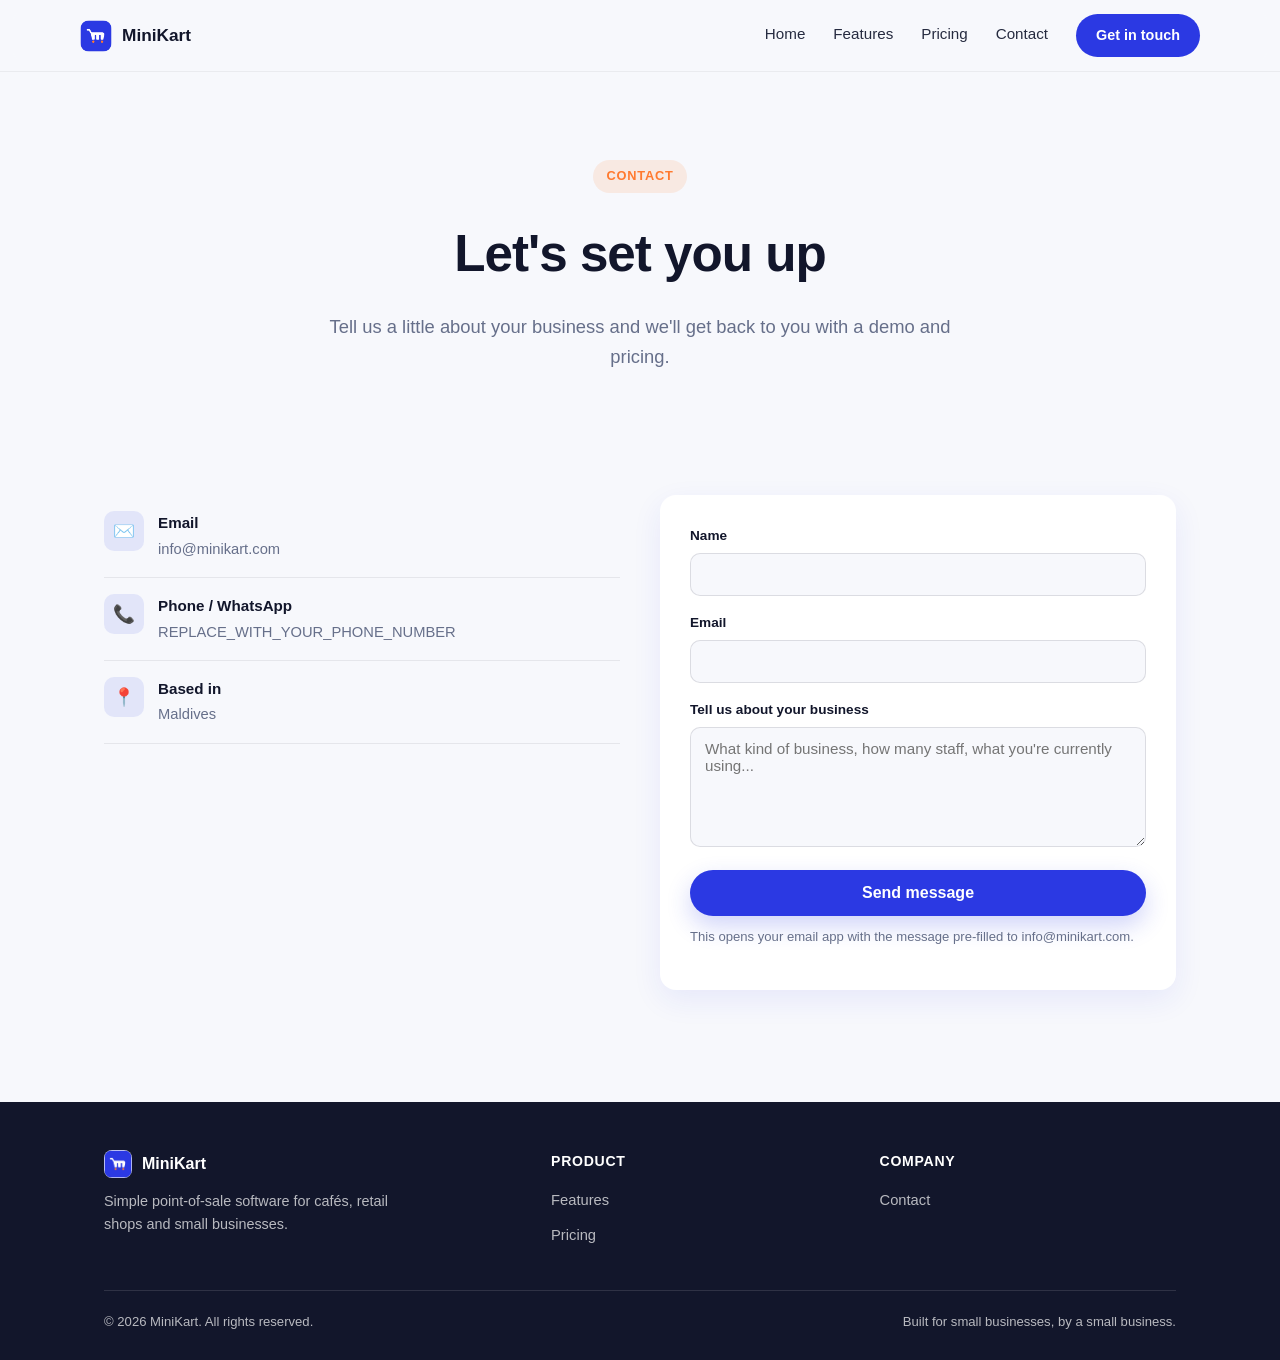
==== commit c0032b0d: "Add files via upload" ====
--- a/contact.html
+++ b/contact.html
@@ -21,7 +21,7 @@
       <a href="features.html">Features</a>
       <a href="pricing.html">Pricing</a>
       <a href="contact.html">Contact</a>
-      <a href="contact.html" class="nav-cta">Get in touch</a>
+      <a href="contact.html" class="nav-cta magnetic">Get in touch</a>
     </nav>
     <button class="menu-toggle" aria-label="Menu">☰</button>
   </div>
@@ -51,7 +51,7 @@
             <div class="icon">📞</div>
             <div>
               <strong>Phone / WhatsApp</strong>
-              <span>+9609421552</span>
+              <span>REPLACE_WITH_YOUR_PHONE_NUMBER</span>
             </div>
           </li>
           <li>
@@ -76,7 +76,7 @@
           <label for="message">Tell us about your business</label>
           <textarea id="message" name="message" placeholder="What kind of business, how many staff, what you're currently using..."></textarea>
         </div>
-        <button type="submit" class="btn btn-primary">Send message</button>
+        <button type="submit" class="btn btn-primary magnetic">Send message</button>
         <p class="form-note">This opens your email app with the message pre-filled to info@minikart.com.</p>
       </form>
     </div>
--- a/assets/style.css
+++ b/assets/style.css
@@ -48,6 +48,131 @@
   html { scroll-behavior: auto; }
   .reveal { opacity: 1; transform: none; transition: none; }
   * { animation: none !important; transition-duration: 0.01ms !important; }
+}
+
+/* Media wipe-reveal: screenshots/frames sweep in from the left as they
+   enter view, instead of a plain fade — a signature "agency site" moment.
+   Important: the clip/slide lives on an inner wrapper, never on the element
+   IntersectionObserver is watching — clipping the observed element itself
+   to zero width makes some browsers report it as permanently non-intersecting,
+   so it would never reveal. */
+.reveal-media {
+  opacity: 0;
+  transform: translateY(10px);
+  transition: opacity 0.8s var(--ease), transform 0.8s var(--ease);
+  transition-delay: var(--reveal-delay, 0s);
+}
+.reveal-media.in-view { opacity: 1; transform: translateY(0); }
+
+.reveal-media .wipe { overflow: hidden; border-radius: 12px; display: block; }
+.reveal-media .wipe img {
+  display: block;
+  width: 100%;
+  transform: translateX(-100%);
+  transition: transform 0.9s var(--ease);
+  transition-delay: calc(var(--reveal-delay, 0s) + 0.05s);
+}
+.reveal-media.in-view .wipe img { transform: translateX(0); }
+
+@media (prefers-reduced-motion: reduce) {
+  .reveal-media { opacity: 1; transform: none; transition: none; }
+  .reveal-media .wipe img { transform: none; transition: none; }
+}
+
+/* Hero headline: each word rises into place on load, staggered. */
+.hero h1 .word {
+  display: inline-block;
+  opacity: 0;
+  transform: translateY(0.5em);
+  filter: blur(6px);
+  animation: word-up 0.8s var(--ease) forwards;
+  animation-delay: var(--word-delay, 0s);
+}
+@keyframes word-up {
+  to { opacity: 1; transform: translateY(0); filter: blur(0); }
+}
+@media (prefers-reduced-motion: reduce) {
+  .hero h1 .word { opacity: 1; transform: none; filter: none; animation: none; }
+}
+
+/* Marquee band */
+.marquee {
+  overflow: hidden;
+  background: var(--ink);
+  padding: 16px 0;
+  border-radius: 999px;
+  max-width: 1120px;
+  margin: 0 auto;
+}
+.marquee-track {
+  display: flex;
+  width: max-content;
+  animation: marquee-scroll 24s linear infinite;
+}
+.marquee:hover .marquee-track { animation-play-state: paused; }
+.marquee-item {
+  display: flex;
+  align-items: center;
+  gap: 10px;
+  color: #fff;
+  font-weight: 700;
+  font-size: 1rem;
+  letter-spacing: 0.01em;
+  padding: 0 28px;
+  white-space: nowrap;
+}
+.marquee-item .dot { color: var(--accent); font-size: 1.1rem; }
+@keyframes marquee-scroll {
+  from { transform: translateX(0); }
+  to { transform: translateX(-50%); }
+}
+@media (prefers-reduced-motion: reduce) {
+  .marquee-track { animation: none; }
+}
+
+/* Stat counters */
+.stats {
+  display: grid;
+  grid-template-columns: repeat(3, 1fr);
+  gap: 24px;
+  max-width: 760px;
+  margin: 0 auto;
+}
+.stat { text-align: center; }
+.stat .num {
+  font-size: clamp(2rem, 4vw, 2.6rem);
+  font-weight: 800;
+  color: var(--blue);
+  letter-spacing: -0.02em;
+}
+.stat .label { color: var(--text-muted); font-size: 0.92rem; margin-top: 4px; }
+
+/* Magnetic buttons: nudge toward the cursor on hover (desktop only) */
+.magnetic { transition: transform 0.25s var(--ease), background 0.2s var(--ease), box-shadow 0.2s var(--ease); }
+
+/* Custom cursor dot (desktop, fine-pointer only) */
+.cursor-dot {
+  position: fixed;
+  top: 0; left: 0;
+  width: 10px; height: 10px;
+  margin-left: -5px; margin-top: -5px;
+  border-radius: 50%;
+  background: var(--blue);
+  pointer-events: none;
+  z-index: 999;
+  opacity: 0;
+  transform: translate3d(-100px, -100px, 0) scale(1);
+  transition: opacity 0.2s ease, transform 0.15s ease, width 0.25s var(--ease), height 0.25s var(--ease), background 0.25s var(--ease);
+}
+.cursor-dot.active { opacity: 0.9; }
+.cursor-dot.hover {
+  width: 34px; height: 34px;
+  margin-left: -17px; margin-top: -17px;
+  background: rgba(43, 57, 227, 0.18);
+  border: 1.5px solid var(--blue);
+}
+@media (hover: none), (pointer: coarse), (prefers-reduced-motion: reduce) {
+  .cursor-dot { display: none; }
 }
 
 /* Header */
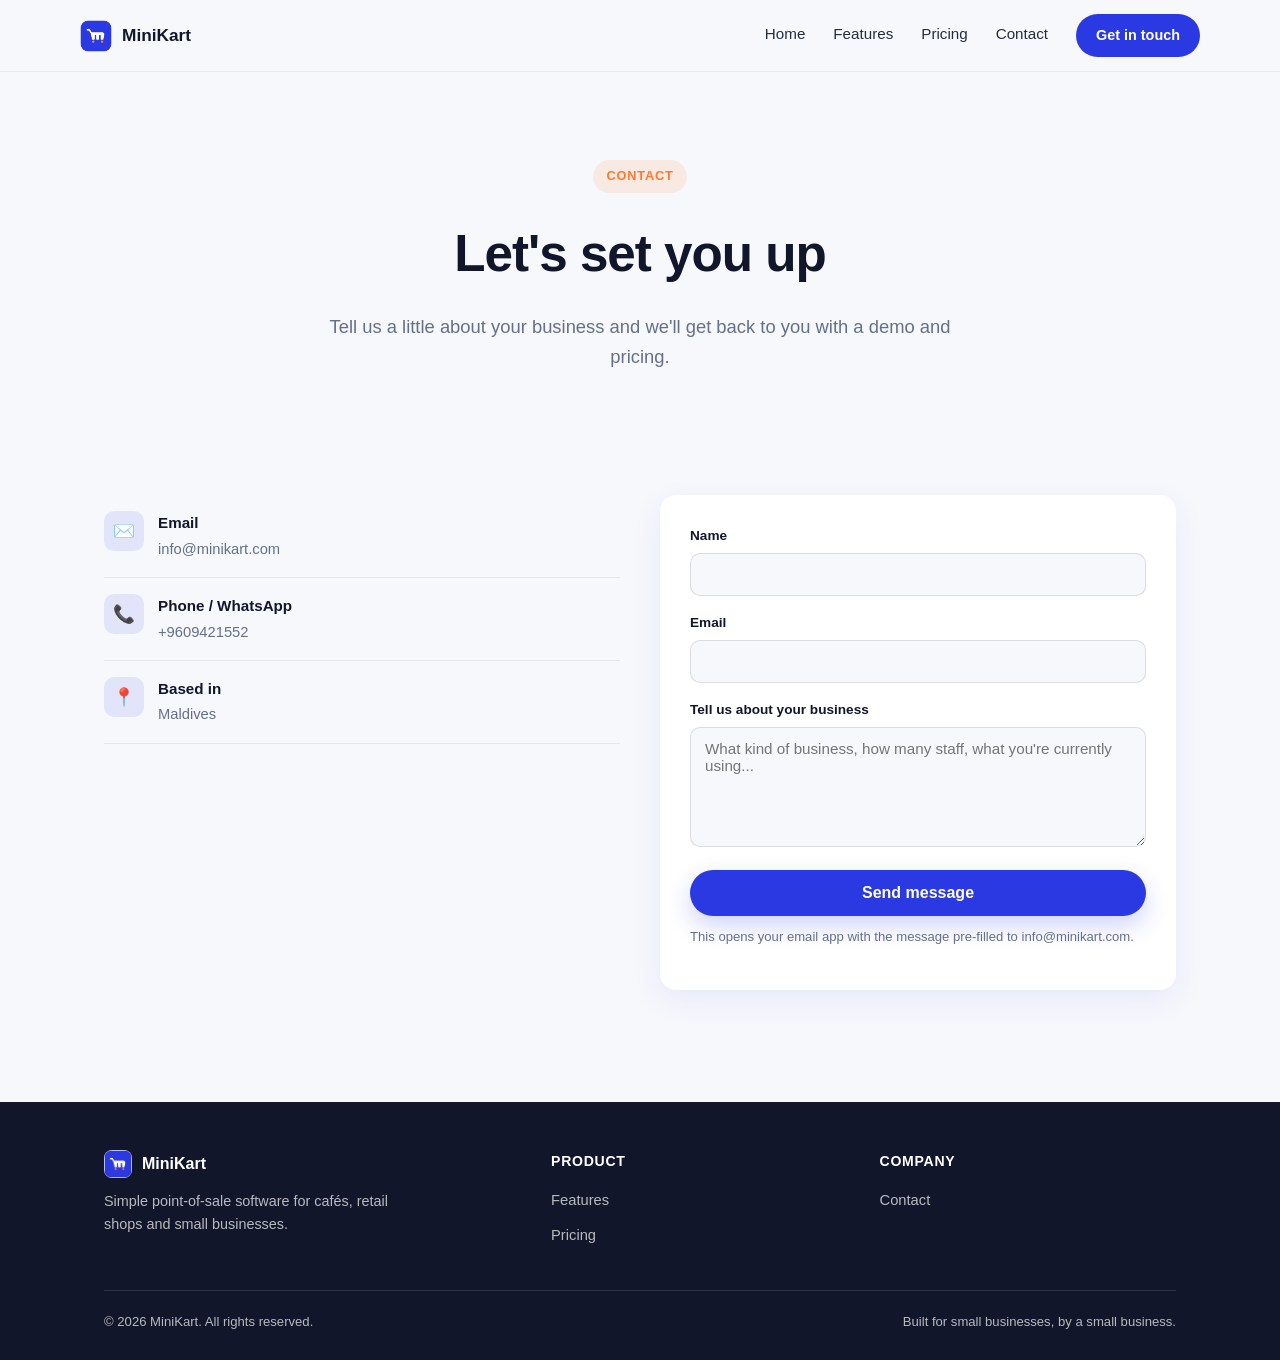
==== commit 705a72dd: "Update phone number in contact.html" ====
--- a/contact.html
+++ b/contact.html
@@ -51,7 +51,7 @@
             <div class="icon">📞</div>
             <div>
               <strong>Phone / WhatsApp</strong>
-              <span>REPLACE_WITH_YOUR_PHONE_NUMBER</span>
+              <span>+9609421552</span>
             </div>
           </li>
           <li>
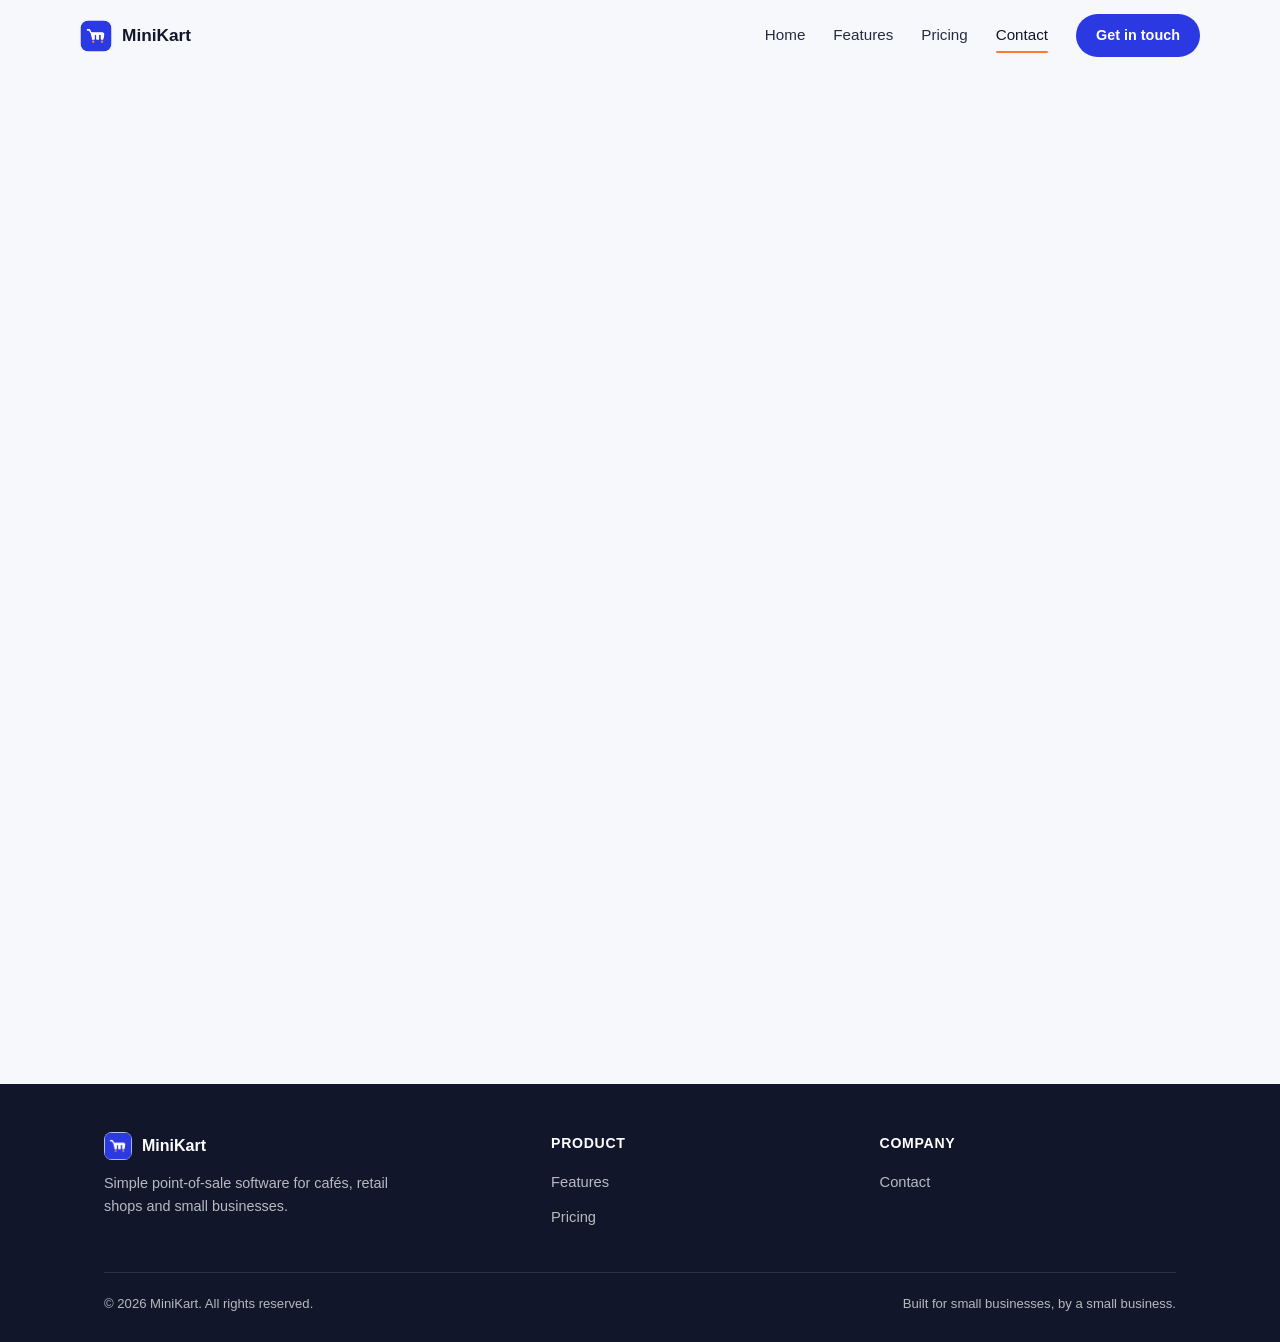
==== commit 166fb92c: "Add files via upload" ====
--- a/contact.html
+++ b/contact.html
@@ -5,7 +5,26 @@
 <meta name="viewport" content="width=device-width, initial-scale=1" />
 <title>Contact — MiniKart</title>
 <meta name="description" content="Get in touch with MiniKart for a demo, pricing questions, or support." />
+<meta name="theme-color" content="#f7f8fc" />
 <link rel="icon" href="assets/favicon.png" />
+<script>
+  /* Runs before first paint. Enables motion styles (html.js), decides whether
+     the once-per-session intro plays, and — if assets/script.js never boots —
+     removes html.js again so every element is simply visible. */
+  (function (d, w) {
+    var h = d.documentElement;
+    h.classList.add("js");
+    try {
+      /* "Seen" lives in a session cookie (shared across tabs, gone when the
+         browser closes) with sessionStorage as fallback for file:// previews. */
+      var seen = /(?:^|; )mk-intro=1/.test(d.cookie) || sessionStorage.getItem("mk-intro");
+      if (!seen && !w.matchMedia("(prefers-reduced-motion: reduce)").matches) h.classList.add("is-intro");
+    } catch (e) {}
+    w.addEventListener("load", function () {
+      setTimeout(function () { if (!w.MK_READY) h.classList.remove("js", "is-intro"); }, 300);
+    });
+  })(document, window);
+</script>
 <link rel="stylesheet" href="assets/style.css" />
 </head>
 <body>
@@ -13,25 +32,26 @@
 <header class="site">
   <div class="container nav">
     <a href="index.html" class="brand">
-      <img src="assets/logo-mark.png" alt="MiniKart logo" />
+      <img src="assets/logo-mark.png" alt="" width="32" height="32" />
       MiniKart
     </a>
-    <nav class="nav-links">
+    <nav class="nav-links" id="site-nav" aria-label="Main">
       <a href="index.html">Home</a>
       <a href="features.html">Features</a>
       <a href="pricing.html">Pricing</a>
-      <a href="contact.html">Contact</a>
+      <a href="contact.html" aria-current="page">Contact</a>
       <a href="contact.html" class="nav-cta magnetic">Get in touch</a>
     </nav>
-    <button class="menu-toggle" aria-label="Menu">☰</button>
+    <button class="menu-toggle" type="button" aria-label="Open menu" aria-expanded="false" aria-controls="site-nav"><span></span><span></span></button>
   </div>
 </header>
 
+<main>
 <section class="hero" style="padding-bottom:20px;">
   <div class="container">
-    <span class="eyebrow">Contact</span>
-    <h1>Let's set you up</h1>
-    <p class="lead">Tell us a little about your business and we'll get back to you with a demo and pricing.</p>
+    <span class="eyebrow" data-reveal>Contact</span>
+    <h1 data-reveal="words">Let's set you up</h1>
+    <p class="lead" data-reveal>Tell us a little about your business and we'll get back to you with a demo and pricing.</p>
   </div>
 </section>
 
@@ -40,21 +60,21 @@
     <div class="contact-grid">
       <div>
         <ul class="contact-list">
-          <li>
+          <li data-reveal>
             <div class="icon">✉️</div>
             <div>
               <strong>Email</strong>
-              <span>info@minikart.com</span>
+              <a href="mailto:info@minikart.com">info@minikart.com</a>
             </div>
           </li>
-          <li>
+          <li data-reveal>
             <div class="icon">📞</div>
             <div>
               <strong>Phone / WhatsApp</strong>
-              <span>+9609421552</span>
+              <span>REPLACE_WITH_YOUR_PHONE_NUMBER</span>
             </div>
           </li>
-          <li>
+          <li data-reveal>
             <div class="icon">📍</div>
             <div>
               <strong>Based in</strong>
@@ -63,32 +83,33 @@
           </li>
         </ul>
       </div>
-      <form class="contact-form">
+      <form class="contact-form" data-reveal>
         <div>
           <label for="name">Name</label>
-          <input type="text" id="name" name="name" required />
+          <input type="text" id="name" name="name" autocomplete="name" required />
         </div>
         <div>
           <label for="email">Email</label>
-          <input type="email" id="email" name="email" required />
+          <input type="email" id="email" name="email" autocomplete="email" required />
         </div>
         <div>
           <label for="message">Tell us about your business</label>
           <textarea id="message" name="message" placeholder="What kind of business, how many staff, what you're currently using..."></textarea>
         </div>
-        <button type="submit" class="btn btn-primary magnetic">Send message</button>
+        <button type="submit" class="btn btn-primary magnetic"><span class="btn-label">Send message</span><svg class="btn-arrow" width="16" height="16" viewBox="0 0 16 16" aria-hidden="true"><path d="M3 8h10M9 4l4 4-4 4" fill="none" stroke="currentColor" stroke-width="1.8" stroke-linecap="round" stroke-linejoin="round"/></svg></button>
         <p class="form-note">This opens your email app with the message pre-filled to info@minikart.com.</p>
       </form>
     </div>
   </div>
 </section>
+</main>
 
 <footer class="site">
   <div class="container">
     <div class="footer-grid">
       <div>
         <div class="footer-brand">
-          <img src="assets/logo-mark.png" alt="MiniKart" />
+          <img src="assets/logo-mark.png" alt="" width="28" height="28" loading="lazy" />
           <span>MiniKart</span>
         </div>
         <p>Simple point-of-sale software for cafés, retail shops and small businesses.</p>
--- a/assets/style.css
+++ b/assets/style.css
@@ -1,3 +1,10 @@
+/* ==========================================================================
+   MiniKart marketing site
+   Plain CSS, no build step. Motion is progressive enhancement: every
+   "hidden until revealed" rule is scoped under html.js, which an inline
+   <head> script adds and removes again if assets/script.js fails to boot.
+   ========================================================================== */
+
 :root {
   --bg: #f7f8fc;
   --bg-soft: #eef0fa;
@@ -11,12 +18,23 @@
   --radius: 16px;
   --shadow: 0 10px 30px rgba(43, 57, 227, 0.08);
   --shadow-lg: 0 24px 60px rgba(18, 22, 43, 0.14);
-  --ease: cubic-bezier(0.16, 1, 0.3, 1);
+
+  /* Motion tokens. One small vocabulary used everywhere:
+     --ease-out    entering / leaving (reveals, menus, press release)
+     --ease-in-out things already on screen that move (curtain wipes, intro panel)
+     --ease-drawer header slide, mobile menu                                  */
+  --ease-out: cubic-bezier(0.23, 1, 0.32, 1);
+  --ease-in-out: cubic-bezier(0.77, 0, 0.175, 1);
+  --ease-drawer: cubic-bezier(0.32, 0.72, 0, 1);
+  --ease: var(--ease-out); /* legacy alias */
+
+  --reveal-dur: 900ms;
+  --header-h: 64px;
 }
 
 * { box-sizing: border-box; }
 
-html { scroll-behavior: smooth; }
+html { scroll-behavior: smooth; scroll-padding-top: var(--header-h); }
 
 body {
   margin: 0;
@@ -28,6 +46,9 @@
 }
 
 a { color: inherit; }
+img { max-width: 100%; height: auto; }
+
+:focus-visible { outline: 2px solid var(--blue); outline-offset: 3px; border-radius: 6px; }
 
 .container {
   max-width: 1120px;
@@ -35,161 +56,191 @@
   padding: 0 24px;
 }
 
-/* Motion: respect reduced-motion, and drive scroll reveals */
-.reveal {
+/* ==========================================================================
+   Reveal system
+   - Elements opt in with [data-reveal] in the HTML.
+   - script.js adds .in-view when they enter the viewport (IntersectionObserver,
+     observing the element itself — nothing observed is ever clipped).
+   - Reveal motion uses the individual `translate` property, so it composes
+     with hover effects that use `transform` instead of fighting them.
+   - Components that declare their own `transition` must include
+     var(--reveal-t) first, otherwise their shorthand would wipe out the
+     reveal transition (this was a real bug in the previous version: cards,
+     plans and screenshots popped in with no fade and no stagger).
+   ========================================================================== */
+
+[data-reveal] {
+  --reveal-t: opacity var(--reveal-dur) var(--ease-out) var(--d, 0ms),
+              translate calc(var(--reveal-dur) + 100ms) var(--ease-out) var(--d, 0ms);
+  transition: var(--reveal-t);
+}
+
+.js [data-reveal] { opacity: 0; translate: 0 28px; }
+.js [data-reveal].in-view { opacity: 1; translate: 0 0; }
+
+/* Used when an element was already scrolled past (e.g. back-button scroll
+   restore): show it immediately rather than animating off-screen. */
+.js .is-instant, .js .is-instant * { transition: none !important; }
+
+/* --- Masked word reveal (hero h1, section h2s, CTA h2) ------------------- */
+.js [data-reveal="words"] { opacity: 1; translate: none; }
+.js [data-reveal="words"]:not(.is-split) { opacity: 0; }
+
+.w {
+  display: inline-block;
+  overflow: hidden;              /* clips the word, not the observed element */
+  vertical-align: top;
+  padding: 0 0.04em 0.16em;
+  margin: 0 -0.04em -0.16em;
+}
+.wi { display: inline-block; }
+.js .is-split .wi {
+  translate: 0 108%;
+  transition: translate 1s var(--ease-out) calc(var(--d, 0ms) + var(--i, 0) * 38ms);
+}
+.js .is-split.in-view .wi { translate: 0 0; }
+
+/* --- Media curtain (screenshots) ----------------------------------------
+   A brand-blue panel sweeps off the screenshot while the image settles from
+   a slight zoom. Deliberately NOT a clip-path / off-canvas translate on the
+   image or on the observed element: the <img> always sits fully inside its
+   box, so neither IntersectionObserver nor native lazy-loading can ever
+   decide it is invisible. */
+.wipe {
+  position: relative;
+  display: block;
+  overflow: hidden;
+  border-radius: 12px;
+  isolation: isolate;
+}
+.wipe img { display: block; width: 100%; border-radius: 12px; }
+
+.js [data-reveal="media"] { translate: 0 16px; }
+.js [data-reveal="media"] {
+  --reveal-t: opacity 500ms var(--ease-out) var(--d, 0ms),
+              translate 900ms var(--ease-out) var(--d, 0ms);
+}
+.js [data-reveal="media"] .wipe::after {
+  content: "";
+  position: absolute;
+  inset: 0;
+  z-index: 1;
+  background: var(--blue);
+  transform-origin: 100% 50%;
+  transition: transform 1100ms var(--ease-in-out) calc(var(--d, 0ms) + 120ms);
+  pointer-events: none;
+}
+.js [data-reveal="media"].in-view .wipe::after { transform: scaleX(0); }
+.js [data-reveal="media"] .wipe img {
+  scale: 1.12;
+  transition: scale 1500ms var(--ease-out) calc(var(--d, 0ms) + 120ms);
+}
+.js [data-reveal="media"].in-view .wipe img { scale: 1; }
+
+/* ==========================================================================
+   Page-load intro (first page view of a browser session only)
+   ========================================================================== */
+
+/* Covers the page from the very first paint so nothing flashes before the
+   intro element exists. Removed the moment script.js mounts the intro. */
+.js.is-intro body::after {
+  content: "";
+  position: fixed;
+  inset: 0;
+  z-index: 1000;
+  background: var(--ink);
+}
+.js.is-intro.intro-mounted body::after { display: none; }
+
+.intro { display: none; }
+.js.is-intro .intro {
+  display: grid;
+  place-items: center;
+  position: fixed;
+  inset: 0;
+  z-index: 1000;
+  background: var(--ink);
+  color: #fff;
+  transition: transform 850ms var(--ease-in-out);
+  cursor: pointer;
+}
+.intro.is-out { transform: translateY(-100%); }
+
+.intro-mark {
+  display: flex;
+  align-items: center;
+  gap: 16px;
+  transition: opacity 500ms var(--ease-out), translate 700ms var(--ease-out);
+}
+.intro.is-out .intro-mark { opacity: 0; translate: 0 -40px; transition-duration: 350ms, 600ms; }
+
+.intro-mark img {
+  width: 56px;
+  height: 56px;
+  border-radius: 15px;
   opacity: 0;
-  transform: translateY(14px);
-  transition: opacity 0.7s var(--ease), transform 0.7s var(--ease);
-  transition-delay: var(--reveal-delay, 0s);
-}
-.reveal.in-view { opacity: 1; transform: translateY(0); }
-
-@media (prefers-reduced-motion: reduce) {
-  html { scroll-behavior: auto; }
-  .reveal { opacity: 1; transform: none; transition: none; }
-  * { animation: none !important; transition-duration: 0.01ms !important; }
-}
-
-/* Media wipe-reveal: screenshots/frames sweep in from the left as they
-   enter view, instead of a plain fade — a signature "agency site" moment.
-   Important: the clip/slide lives on an inner wrapper, never on the element
-   IntersectionObserver is watching — clipping the observed element itself
-   to zero width makes some browsers report it as permanently non-intersecting,
-   so it would never reveal. */
-.reveal-media {
-  opacity: 0;
-  transform: translateY(10px);
-  transition: opacity 0.8s var(--ease), transform 0.8s var(--ease);
-  transition-delay: var(--reveal-delay, 0s);
-}
-.reveal-media.in-view { opacity: 1; transform: translateY(0); }
-
-.reveal-media .wipe { overflow: hidden; border-radius: 12px; display: block; }
-.reveal-media .wipe img {
+  scale: 0.9;
+  transition: opacity 450ms var(--ease-out), scale 700ms var(--ease-out);
+}
+.intro-word { display: inline-block; overflow: hidden; padding-bottom: 0.12em; margin-bottom: -0.12em; }
+.intro-word span {
+  display: inline-block;
+  font-size: 2rem;
+  font-weight: 800;
+  letter-spacing: -0.02em;
+  translate: 0 110%;
+  transition: translate 800ms var(--ease-out) 120ms;
+}
+.intro.is-in .intro-mark img { opacity: 1; scale: 1; }
+.intro.is-in .intro-word span { translate: 0 0; }
+
+.intro-bar {
+  position: absolute;
+  left: 50%;
+  bottom: 18%;
+  width: 120px;
+  height: 2px;
+  margin-left: -60px;
+  background: rgba(255, 255, 255, 0.12);
+  border-radius: 2px;
+  overflow: hidden;
+}
+.intro-bar i {
   display: block;
-  width: 100%;
-  transform: translateX(-100%);
-  transition: transform 0.9s var(--ease);
-  transition-delay: calc(var(--reveal-delay, 0s) + 0.05s);
-}
-.reveal-media.in-view .wipe img { transform: translateX(0); }
-
-@media (prefers-reduced-motion: reduce) {
-  .reveal-media { opacity: 1; transform: none; transition: none; }
-  .reveal-media .wipe img { transform: none; transition: none; }
-}
-
-/* Hero headline: each word rises into place on load, staggered. */
-.hero h1 .word {
-  display: inline-block;
-  opacity: 0;
-  transform: translateY(0.5em);
-  filter: blur(6px);
-  animation: word-up 0.8s var(--ease) forwards;
-  animation-delay: var(--word-delay, 0s);
-}
-@keyframes word-up {
-  to { opacity: 1; transform: translateY(0); filter: blur(0); }
-}
-@media (prefers-reduced-motion: reduce) {
-  .hero h1 .word { opacity: 1; transform: none; filter: none; animation: none; }
-}
-
-/* Marquee band */
-.marquee {
-  overflow: hidden;
-  background: var(--ink);
-  padding: 16px 0;
-  border-radius: 999px;
-  max-width: 1120px;
-  margin: 0 auto;
-}
-.marquee-track {
-  display: flex;
-  width: max-content;
-  animation: marquee-scroll 24s linear infinite;
-}
-.marquee:hover .marquee-track { animation-play-state: paused; }
-.marquee-item {
-  display: flex;
-  align-items: center;
-  gap: 10px;
-  color: #fff;
-  font-weight: 700;
-  font-size: 1rem;
-  letter-spacing: 0.01em;
-  padding: 0 28px;
-  white-space: nowrap;
-}
-.marquee-item .dot { color: var(--accent); font-size: 1.1rem; }
-@keyframes marquee-scroll {
-  from { transform: translateX(0); }
-  to { transform: translateX(-50%); }
-}
-@media (prefers-reduced-motion: reduce) {
-  .marquee-track { animation: none; }
-}
-
-/* Stat counters */
-.stats {
-  display: grid;
-  grid-template-columns: repeat(3, 1fr);
-  gap: 24px;
-  max-width: 760px;
-  margin: 0 auto;
-}
-.stat { text-align: center; }
-.stat .num {
-  font-size: clamp(2rem, 4vw, 2.6rem);
-  font-weight: 800;
-  color: var(--blue);
-  letter-spacing: -0.02em;
-}
-.stat .label { color: var(--text-muted); font-size: 0.92rem; margin-top: 4px; }
-
-/* Magnetic buttons: nudge toward the cursor on hover (desktop only) */
-.magnetic { transition: transform 0.25s var(--ease), background 0.2s var(--ease), box-shadow 0.2s var(--ease); }
-
-/* Custom cursor dot (desktop, fine-pointer only) */
-.cursor-dot {
-  position: fixed;
-  top: 0; left: 0;
-  width: 10px; height: 10px;
-  margin-left: -5px; margin-top: -5px;
-  border-radius: 50%;
-  background: var(--blue);
-  pointer-events: none;
-  z-index: 999;
-  opacity: 0;
-  transform: translate3d(-100px, -100px, 0) scale(1);
-  transition: opacity 0.2s ease, transform 0.15s ease, width 0.25s var(--ease), height 0.25s var(--ease), background 0.25s var(--ease);
-}
-.cursor-dot.active { opacity: 0.9; }
-.cursor-dot.hover {
-  width: 34px; height: 34px;
-  margin-left: -17px; margin-top: -17px;
-  background: rgba(43, 57, 227, 0.18);
-  border: 1.5px solid var(--blue);
-}
-@media (hover: none), (pointer: coarse), (prefers-reduced-motion: reduce) {
-  .cursor-dot { display: none; }
-}
-
-/* Header */
+  height: 100%;
+  background: var(--accent);
+  transform: scaleX(0);
+  transform-origin: 0 50%;
+  transition: transform 800ms var(--ease-in-out);
+}
+.intro.is-in .intro-bar i { transform: scaleX(1); }
+
+/* ==========================================================================
+   Header
+   ========================================================================== */
 header.site {
   position: sticky;
   top: 0;
   z-index: 20;
-  background: rgba(247, 248, 252, 0.85);
-  backdrop-filter: blur(10px);
-  border-bottom: 1px solid rgba(18, 22, 43, 0.06);
-}
+  background: rgba(247, 248, 252, 0.82);
+  -webkit-backdrop-filter: saturate(1.4) blur(12px);
+  backdrop-filter: saturate(1.4) blur(12px);
+  border-bottom: 1px solid transparent;
+  transition: translate 450ms var(--ease-drawer), border-color 200ms ease, box-shadow 200ms ease;
+  view-transition-name: site-header;
+}
+header.site.is-scrolled {
+  border-bottom-color: rgba(18, 22, 43, 0.07);
+  box-shadow: 0 6px 24px rgba(18, 22, 43, 0.04);
+}
+header.site.is-hidden { translate: 0 -100%; }
 
 .nav {
   display: flex;
   align-items: center;
   justify-content: space-between;
   padding: 14px 0;
+  min-height: var(--header-h);
 }
 
 .brand {
@@ -200,18 +251,14 @@
   font-size: 1.08rem;
   text-decoration: none;
   color: var(--ink);
-  transition: opacity 0.2s var(--ease);
-}
-.brand:hover { opacity: 0.75; }
-
+}
 .brand img {
   height: 32px;
   width: 32px;
   border-radius: 9px;
   display: block;
-  transition: transform 0.35s var(--ease);
-}
-.brand:hover img { transform: rotate(-6deg) scale(1.05); }
+  transition: transform 350ms var(--ease-out);
+}
 
 .nav-links {
   display: flex;
@@ -225,22 +272,28 @@
   text-decoration: none;
   color: var(--text);
   position: relative;
-  padding-bottom: 2px;
+  padding: 4px 0;
+  transition: color 200ms ease;
 }
 .nav-links a:not(.nav-cta)::after {
   content: "";
   position: absolute;
-  left: 0; right: 100%;
-  bottom: -2px;
+  left: 0; right: 0;
+  bottom: -1px;
   height: 2px;
   background: var(--blue);
   border-radius: 2px;
-  transition: right 0.3s var(--ease);
-}
-.nav-links a:not(.nav-cta):hover { color: var(--blue); }
-.nav-links a:not(.nav-cta):hover::after { right: 0; }
+  transform: scaleX(0);
+  transform-origin: 100% 50%;
+  transition: transform 350ms var(--ease-out);
+}
+.nav-links a[aria-current="page"] { color: var(--ink); }
+.nav-links a[aria-current="page"]::after { transform: scaleX(1); background: var(--accent); }
 
 .nav-cta {
+  display: inline-flex;
+  align-items: center;
+  gap: 8px;
   background: var(--blue);
   color: #fff !important;
   padding: 10px 20px;
@@ -249,23 +302,41 @@
   font-weight: 600;
   font-size: 0.9rem;
   white-space: nowrap;
-  transition: background 0.2s var(--ease), transform 0.2s var(--ease), box-shadow 0.2s var(--ease);
-}
-.nav-cta:hover { background: var(--blue-light); transform: translateY(-1px); box-shadow: 0 8px 20px rgba(43,57,227,0.28); }
-.nav-cta:active { transform: translateY(0) scale(0.97); }
+  transition: background 200ms ease, box-shadow 200ms ease, transform 160ms var(--ease-out), translate 400ms var(--ease-out);
+}
+.nav-cta:active { transform: scale(0.97); }
 
 .menu-toggle {
   display: none;
+  position: relative;
+  width: 44px;
+  height: 44px;
+  margin-right: -10px;
   background: none;
   border: none;
-  font-size: 1.5rem;
   cursor: pointer;
   color: var(--ink);
-}
-
-/* Hero */
+  border-radius: 10px;
+}
+.menu-toggle span {
+  position: absolute;
+  left: 12px;
+  right: 12px;
+  height: 2px;
+  border-radius: 2px;
+  background: currentColor;
+  transition: transform 300ms var(--ease-out), top 300ms var(--ease-out);
+}
+.menu-toggle span:nth-child(1) { top: 17px; }
+.menu-toggle span:nth-child(2) { top: 25px; }
+.menu-toggle[aria-expanded="true"] span:nth-child(1) { top: 21px; transform: rotate(45deg); }
+.menu-toggle[aria-expanded="true"] span:nth-child(2) { top: 21px; transform: rotate(-45deg); }
+
+/* ==========================================================================
+   Hero
+   ========================================================================== */
 .hero {
-  padding: 88px 0 64px;
+  padding: 84px 0 56px;
   text-align: center;
 }
 
@@ -283,11 +354,14 @@
 }
 
 .hero h1 {
-  font-size: clamp(2rem, 4.5vw, 3.2rem);
+  font-size: clamp(2.1rem, 5vw, 3.5rem);
+  line-height: 1.08;
   color: var(--ink);
-  margin: 0 0 18px;
+  margin: 0 auto 22px;
+  max-width: 880px;
   font-weight: 800;
-  letter-spacing: -0.02em;
+  letter-spacing: -0.03em;
+  text-wrap: balance;
 }
 
 .hero p.lead {
@@ -295,6 +369,7 @@
   margin: 0 auto 32px;
   font-size: 1.15rem;
   color: var(--text-muted);
+  text-wrap: pretty;
 }
 
 .hero-actions {
@@ -304,48 +379,141 @@
   flex-wrap: wrap;
 }
 
+/* Hero product shot: tilts back in 3D and flattens as you scroll into it.
+   The outer element handles the reveal (translate/opacity); the inner .tilt
+   gets its transform written directly by script.js. */
+.hero-shot-section { padding: 8px 0 72px; overflow-x: clip; }
+.hero-shot {
+  position: relative;
+  isolation: isolate;
+  max-width: 980px;
+  margin: 0 auto;
+  perspective: 1600px;
+}
+.hero-shot::before {
+  content: "";
+  position: absolute;
+  inset: 12% 8% -4%;
+  z-index: -1;
+  background: radial-gradient(closest-side, rgba(43, 57, 227, 0.26), rgba(43, 57, 227, 0));
+  filter: blur(30px);
+  pointer-events: none;
+}
+.tilt {
+  transform-origin: 50% 0%;
+  will-change: transform;
+}
+
+/* ==========================================================================
+   Buttons
+   ========================================================================== */
 .btn {
-  display: inline-block;
-  padding: 14px 28px;
+  display: inline-flex;
+  align-items: center;
+  justify-content: center;
+  gap: 10px;
+  padding: 14px 26px;
   border-radius: 999px;
   font-weight: 600;
   text-decoration: none;
   font-size: 1rem;
-  transition: transform 0.2s var(--ease), background 0.2s var(--ease), box-shadow 0.2s var(--ease), border-color 0.2s var(--ease);
-}
-.btn:hover { transform: translateY(-2px); }
-.btn:active { transform: translateY(0) scale(0.97); }
+  line-height: 1.2;
+  transition: background 200ms ease, color 200ms ease, border-color 200ms ease, box-shadow 250ms ease,
+              transform 160ms var(--ease-out), translate 400ms var(--ease-out);
+}
+.btn:active { transform: scale(0.97); }
+
+.btn-arrow {
+  flex-shrink: 0;
+  transition: transform 250ms var(--ease-out);
+}
 
 .btn-primary { background: var(--blue); color: #fff; box-shadow: 0 10px 24px rgba(43,57,227,0.22); }
-.btn-primary:hover { background: var(--blue-light); box-shadow: 0 14px 30px rgba(43,57,227,0.3); }
 
 .btn-outline {
   background: transparent;
   color: var(--ink);
   border: 1.5px solid rgba(18, 22, 43, 0.16);
 }
-.btn-outline:hover { border-color: var(--blue); color: var(--blue); }
-
-/* Sections */
+
+/* ==========================================================================
+   Marquee
+   ========================================================================== */
+.marquee-section { padding: 24px 0 72px; }
+.marquee {
+  overflow: hidden;
+  background: var(--ink);
+  padding: 16px 0;
+  border-radius: 999px;
+  max-width: 1120px;
+  margin: 0 auto;
+  -webkit-mask-image: linear-gradient(90deg, transparent, #000 8%, #000 92%, transparent);
+  mask-image: linear-gradient(90deg, transparent, #000 8%, #000 92%, transparent);
+}
+.marquee-track {
+  display: flex;
+  width: max-content;
+  animation: marquee-scroll 32s linear infinite;
+}
+.marquee.is-paused .marquee-track { animation-play-state: paused; }
+.marquee-item {
+  display: flex;
+  align-items: center;
+  gap: 10px;
+  color: #fff;
+  font-weight: 700;
+  font-size: 1rem;
+  letter-spacing: 0.01em;
+  padding: 0 28px;
+  white-space: nowrap;
+}
+.marquee-item .dot { color: var(--accent); font-size: 0.7rem; }
+@keyframes marquee-scroll {
+  from { transform: translateX(0); }
+  to { transform: translateX(-50%); }
+}
+
+/* ==========================================================================
+   Stats
+   ========================================================================== */
+.stats {
+  display: grid;
+  grid-template-columns: repeat(3, 1fr);
+  gap: 24px;
+  max-width: 760px;
+  margin: 56px auto 0;
+}
+.stat { text-align: center; }
+.stat .num {
+  font-size: clamp(2rem, 4vw, 2.6rem);
+  font-weight: 800;
+  color: var(--blue);
+  letter-spacing: -0.02em;
+  font-variant-numeric: tabular-nums;
+}
+.stat .label { color: var(--text-muted); font-size: 0.92rem; margin-top: 4px; }
+
+/* ==========================================================================
+   Sections
+   ========================================================================== */
 section { padding: 72px 0; }
 section.alt { background: #fff; }
 
 .section-head {
   text-align: center;
-  max-width: 620px;
+  max-width: 640px;
   margin: 0 auto 48px;
 }
-
 .section-head .eyebrow { margin-bottom: 14px; }
-
 .section-head h2 {
-  font-size: clamp(1.6rem, 3vw, 2.2rem);
+  font-size: clamp(1.7rem, 3.4vw, 2.5rem);
+  line-height: 1.12;
   color: var(--ink);
-  margin: 0 0 12px;
+  margin: 0 0 14px;
   font-weight: 800;
-  letter-spacing: -0.01em;
-}
-
+  letter-spacing: -0.025em;
+  text-wrap: balance;
+}
 .section-head p { color: var(--text-muted); font-size: 1.05rem; margin: 0; }
 
 /* Feature grid */
@@ -361,16 +529,9 @@
   padding: 30px 26px;
   box-shadow: var(--shadow);
   border: 1px solid rgba(18, 22, 43, 0.05);
-  transition: transform 0.3s var(--ease), box-shadow 0.3s var(--ease), border-color 0.3s var(--ease);
-}
-.card:hover {
-  transform: translateY(-4px);
-  box-shadow: var(--shadow-lg);
-  border-color: rgba(43, 57, 227, 0.18);
-}
-
+  transition: var(--reveal-t, opacity 0s), transform 300ms var(--ease-out), box-shadow 300ms ease, border-color 300ms ease;
+}
 section.alt .card { background: var(--bg); box-shadow: none; }
-section.alt .card:hover { box-shadow: var(--shadow); }
 
 .card .icon {
   width: 46px;
@@ -382,37 +543,25 @@
   justify-content: center;
   font-size: 1.3rem;
   margin-bottom: 16px;
-  transition: transform 0.3s var(--ease), background 0.3s var(--ease);
-}
-.card:hover .icon { transform: scale(1.08) rotate(-4deg); background: rgba(43, 57, 227, 0.16); }
-
-.card h3 {
-  margin: 0 0 8px;
-  font-size: 1.1rem;
-  color: var(--ink);
-  font-weight: 700;
-}
-
+  transition: transform 300ms var(--ease-out), background 300ms ease;
+}
+.card h3 { margin: 0 0 8px; font-size: 1.1rem; color: var(--ink); font-weight: 700; }
 .card p { margin: 0; color: var(--text-muted); font-size: 0.95rem; }
 
 /* Screenshot frame */
 .frame {
   background: linear-gradient(180deg, #eef0fb, #ffffff);
   border-radius: 24px;
-  padding: 16px;
-  box-shadow: var(--shadow-lg);
-  max-width: 900px;
-  margin: 0 auto;
-  border: 1px solid rgba(18, 22, 43, 0.06);
-  transition: transform 0.4s var(--ease), box-shadow 0.4s var(--ease);
-}
-.frame:hover { transform: translateY(-6px); box-shadow: 0 32px 70px rgba(18, 22, 43, 0.18); }
+  padding: 14px;
+  box-shadow: 0 40px 90px -20px rgba(18, 22, 43, 0.28), 0 0 0 1px rgba(18, 22, 43, 0.06);
+}
 .frame img { width: 100%; display: block; border-radius: 12px; }
 .frame-caption {
   text-align: center;
   color: var(--text-muted);
   font-size: 0.9rem;
-  margin-top: 18px;
+  margin: 26px auto 0;
+  max-width: 560px;
 }
 
 /* Feature showcase rows (screenshot + copy) */
@@ -427,11 +576,12 @@
 .showcase + .showcase { margin-top: 96px; }
 .showcase-copy .eyebrow { margin-bottom: 14px; }
 .showcase-copy h3 {
-  font-size: clamp(1.35rem, 2.4vw, 1.7rem);
+  font-size: clamp(1.35rem, 2.4vw, 1.75rem);
+  line-height: 1.2;
   color: var(--ink);
   margin: 0 0 14px;
   font-weight: 800;
-  letter-spacing: -0.01em;
+  letter-spacing: -0.015em;
 }
 .showcase-copy p { color: var(--text-muted); font-size: 1.02rem; margin: 0 0 18px; }
 .showcase-copy ul { list-style: none; padding: 0; margin: 0; }
@@ -450,10 +600,90 @@
   padding: 12px;
   box-shadow: var(--shadow);
   border: 1px solid rgba(18, 22, 43, 0.06);
-  transition: transform 0.4s var(--ease), box-shadow 0.4s var(--ease);
-}
-.showcase-media:hover { transform: translateY(-4px); box-shadow: var(--shadow-lg); }
-.showcase-media img { width: 100%; display: block; border-radius: 12px; }
+  transition: var(--reveal-t, opacity 0s), transform 400ms var(--ease-out), box-shadow 400ms ease;
+}
+
+/* ==========================================================================
+   Product tour (home page): sticky screenshot stage + scrolling copy.
+   Mobile, no-JS and reduced-motion-agnostic fallback: each step shows its
+   own screenshot inline, exactly like the showcase rows.
+   ========================================================================== */
+.tour-media { display: none; }
+.tour-step {
+  display: grid;
+  grid-template-columns: 1fr 1fr;
+  gap: 56px;
+  align-items: center;
+}
+.tour-step + .tour-step { margin-top: 96px; }
+.tour-step:nth-child(even) .tour-inline { order: 2; }
+
+.tour-meta {
+  display: flex;
+  align-items: center;
+  gap: 16px;
+  margin-top: 18px;
+  padding: 0 6px;
+  font-size: 0.85rem;
+  color: var(--text-muted);
+}
+.tour-count { font-variant-numeric: tabular-nums; font-weight: 600; color: var(--text-muted); }
+.tour-count b { color: var(--ink); }
+.tour-label { font-weight: 600; color: var(--ink); min-width: 9em; }
+.tour-bar {
+  flex: 1;
+  height: 2px;
+  border-radius: 2px;
+  background: rgba(18, 22, 43, 0.1);
+  overflow: hidden;
+}
+.tour-bar i {
+  display: block;
+  height: 100%;
+  background: var(--blue);
+  transform: scaleX(0);
+  transform-origin: 0 50%;
+}
+
+.tour-screens { display: grid; }
+.tour-img { grid-area: 1 / 1; }
+
+@media (min-width: 861px) {
+  .js .tour {
+    display: grid;
+    grid-template-columns: minmax(0, 1.3fr) minmax(0, 0.7fr);
+    gap: 64px;
+    align-items: start;
+  }
+  .js .tour-media {
+    display: block;
+    position: sticky;
+    top: max(calc(var(--header-h) + 24px), calc(50vh - 200px));
+  }
+  .js .tour-step {
+    display: flex;
+    align-items: center;
+    min-height: 72vh;
+  }
+  .js .tour-step + .tour-step { margin-top: 0; }
+  .js .tour-step .tour-inline { display: none; }
+  /* Inactive steps are dimmed; the reveal's translate still plays. */
+  .js .tour-step .showcase-copy { transition: var(--reveal-t), opacity 500ms var(--ease-out); }
+  .js .tour-step .showcase-copy.in-view { opacity: 0.25; }
+  .js .tour-step.is-active .showcase-copy.in-view { opacity: 1; }
+
+  /* Screen swap: cross-fade with a touch of blur + scale so the two states
+     read as one transformation rather than two overlapping images. */
+  .js .tour-stage .wipe .tour-img {
+    transition: opacity 600ms var(--ease-out), scale 900ms var(--ease-out), filter 600ms var(--ease-out);
+  }
+  .js [data-reveal="media"].in-view .tour-img:not(.is-active),
+  .js .tour-img:not(.is-active) {
+    opacity: 0;
+    scale: 1.04;
+    filter: blur(4px);
+  }
+}
 
 /* Steps */
 .steps {
@@ -488,7 +718,6 @@
   gap: 24px;
   align-items: stretch;
 }
-
 .plan {
   background: #fff;
   border-radius: var(--radius);
@@ -497,15 +726,11 @@
   border: 1px solid rgba(18, 22, 43, 0.05);
   display: flex;
   flex-direction: column;
-  transition: transform 0.3s var(--ease), box-shadow 0.3s var(--ease);
-}
-.plan:hover { transform: translateY(-4px); box-shadow: var(--shadow-lg); }
-
-.plan.featured {
-  border: 2px solid var(--blue);
-  transform: scale(1.03);
-}
-.plan.featured:hover { transform: scale(1.03) translateY(-4px); }
+  transition: var(--reveal-t, opacity 0s), transform 300ms var(--ease-out), box-shadow 300ms ease;
+}
+/* `scale` (not transform) so it composes with the reveal translate and the
+   hover lift — previously the featured plan never rose into place. */
+.plan.featured { border: 2px solid var(--blue); scale: 1.03; }
 
 .plan .badge {
   align-self: flex-start;
@@ -519,53 +744,51 @@
   border-radius: 999px;
   margin-bottom: 14px;
 }
-
 .plan h3 { margin: 0 0 6px; color: var(--ink); font-size: 1.2rem; }
-.plan .price {
-  font-size: 2.1rem;
-  font-weight: 800;
-  color: var(--ink);
-  margin: 6px 0 4px;
-}
+.plan .price { font-size: 2.1rem; font-weight: 800; color: var(--ink); margin: 6px 0 4px; }
 .plan .price span { font-size: 1rem; font-weight: 500; color: var(--text-muted); }
 .plan .plan-note { color: var(--text-muted); font-size: 0.88rem; margin-bottom: 22px; }
-
-.plan ul {
-  list-style: none;
-  padding: 0;
-  margin: 0 0 26px;
-  flex-grow: 1;
-}
-.plan li {
-  padding: 7px 0;
-  color: var(--text);
-  font-size: 0.95rem;
-  display: flex;
-  gap: 10px;
-}
+.plan ul { list-style: none; padding: 0; margin: 0 0 26px; flex-grow: 1; }
+.plan li { padding: 7px 0; color: var(--text); font-size: 0.95rem; display: flex; gap: 10px; }
 .plan li::before { content: "✓"; color: var(--accent); font-weight: 700; }
-
-.pricing-note {
-  text-align: center;
-  color: var(--text-muted);
-  font-size: 0.92rem;
-  margin-top: 32px;
-}
+.plan .btn { width: 100%; }
+
+.pricing-note { text-align: center; color: var(--text-muted); font-size: 0.92rem; margin-top: 32px; }
 
 /* CTA band */
 .cta-band {
+  position: relative;
+  overflow: hidden;
+  isolation: isolate;
   background: linear-gradient(135deg, var(--blue), var(--blue-dark));
-  border-radius: 24px;
-  padding: 56px 40px;
+  border-radius: 28px;
+  padding: 64px 40px;
   text-align: center;
   color: #fff;
 }
-.cta-band h2 { margin: 0 0 12px; font-size: clamp(1.5rem, 3vw, 2rem); }
+.cta-band::before {
+  content: "";
+  position: absolute;
+  z-index: -1;
+  width: 520px;
+  height: 520px;
+  right: -160px;
+  top: -260px;
+  border-radius: 50%;
+  background: radial-gradient(closest-side, rgba(255, 122, 47, 0.35), rgba(255, 122, 47, 0));
+  pointer-events: none;
+}
+.cta-band h2 {
+  margin: 0 auto 14px;
+  max-width: 640px;
+  font-size: clamp(1.6rem, 3.4vw, 2.4rem);
+  line-height: 1.12;
+  letter-spacing: -0.025em;
+  text-wrap: balance;
+}
 .cta-band p { color: rgba(255,255,255,0.8); max-width: 520px; margin: 0 auto 28px; }
 .cta-band .btn-primary { background: var(--accent); box-shadow: 0 10px 24px rgba(0,0,0,0.2); }
-.cta-band .btn-primary:hover { background: #ff8c4d; }
 .cta-band .btn-outline { color: #fff; border-color: rgba(255,255,255,0.35); }
-.cta-band .btn-outline:hover { border-color: #fff; color: #fff; }
 
 /* Contact */
 .contact-grid {
@@ -589,6 +812,7 @@
 }
 .contact-list strong { display: block; color: var(--ink); font-size: 0.95rem; }
 .contact-list span { color: var(--text-muted); font-size: 0.92rem; }
+.contact-list a { color: var(--text-muted); text-decoration: none; font-size: 0.92rem; }
 
 form.contact-form {
   background: #fff;
@@ -613,34 +837,33 @@
   border-radius: 10px;
   border: 1.5px solid rgba(18, 22, 43, 0.12);
   font-family: inherit;
-  font-size: 0.95rem;
+  font-size: 1rem; /* 16px+ prevents iOS zoom-on-focus */
   background: var(--bg);
-  transition: border-color 0.2s var(--ease), box-shadow 0.2s var(--ease);
+  transition: border-color 200ms ease, box-shadow 200ms ease, background 200ms ease;
 }
 form.contact-form input:focus,
 form.contact-form textarea:focus {
   outline: none;
   border-color: var(--blue);
+  background: #fff;
   box-shadow: 0 0 0 4px rgba(43, 57, 227, 0.12);
 }
 form.contact-form textarea { min-height: 120px; resize: vertical; }
-form.contact-form button {
-  border: none;
-  cursor: pointer;
-  font-family: inherit;
-}
+form.contact-form button { border: none; cursor: pointer; font-family: inherit; }
+.btn-label { display: inline-block; transition: opacity 200ms ease, filter 200ms ease; }
+.btn.is-busy .btn-label { opacity: 0.85; }
 .form-note { font-size: 0.82rem; color: var(--text-muted); margin-top: -6px; }
 
 /* FAQ */
+.faq-list { max-width: 820px; margin: 0 auto; }
 .faq-item {
   background: #fff;
   border-radius: 12px;
   padding: 22px 24px;
   margin-bottom: 14px;
   box-shadow: var(--shadow);
-  transition: transform 0.25s var(--ease), box-shadow 0.25s var(--ease);
-}
-.faq-item:hover { transform: translateX(4px); box-shadow: var(--shadow-lg); }
+  transition: var(--reveal-t, opacity 0s), transform 250ms var(--ease-out), box-shadow 250ms ease;
+}
 .faq-item h3 { margin: 0 0 8px; color: var(--ink); font-size: 1.02rem; }
 .faq-item p { margin: 0; color: var(--text-muted); font-size: 0.95rem; }
 
@@ -664,8 +887,7 @@
 footer.site h4 { color: #fff; font-size: 0.88rem; text-transform: uppercase; letter-spacing: 0.05em; margin: 0 0 14px; }
 footer.site ul { list-style: none; padding: 0; margin: 0; }
 footer.site li { margin-bottom: 10px; }
-footer.site a { text-decoration: none; color: rgba(255,255,255,0.7); font-size: 0.92rem; transition: color 0.2s var(--ease); }
-footer.site a:hover { color: #fff; }
+footer.site a { text-decoration: none; color: rgba(255,255,255,0.7); font-size: 0.92rem; transition: color 200ms ease; }
 .footer-bottom {
   border-top: 1px solid rgba(255,255,255,0.12);
   padding-top: 20px;
@@ -676,33 +898,171 @@
   gap: 10px;
 }
 
-/* Responsive */
+/* ==========================================================================
+   Custom cursor (fine pointer only; created by script.js)
+   ========================================================================== */
+.cursor {
+  position: fixed;
+  top: 0; left: 0;
+  z-index: 999;
+  pointer-events: none;
+  opacity: 0;
+  transition: opacity 200ms ease;
+}
+.cursor.is-active { opacity: 1; }
+.cursor.is-text { opacity: 0; }
+.cursor-dot,
+.cursor-ring {
+  position: absolute;
+  border-radius: 50%;
+  transition: scale 300ms var(--ease-out), opacity 200ms ease, background 200ms ease, border-color 200ms ease;
+}
+.cursor-dot {
+  width: 8px; height: 8px;
+  left: -4px; top: -4px;
+  background: var(--blue);
+}
+.cursor-ring {
+  width: 40px; height: 40px;
+  left: -20px; top: -20px;
+  border: 1.5px solid var(--blue);
+  background: rgba(43, 57, 227, 0.08);
+  opacity: 0;
+  scale: 0.4;
+}
+.cursor.is-hover .cursor-ring { opacity: 1; scale: 1; }
+.cursor.is-hover .cursor-dot { scale: 0.5; }
+.cursor.is-dark .cursor-dot { background: #fff; }
+.cursor.is-dark .cursor-ring { border-color: #fff; background: rgba(255, 255, 255, 0.12); }
+.cursor.is-down .cursor-ring { scale: 0.85; }
+
+/* ==========================================================================
+   Hover states — only for devices that really hover (no sticky tap-hover)
+   ========================================================================== */
+@media (hover: hover) and (pointer: fine) {
+  .brand:hover img { transform: rotate(-8deg) scale(1.06); }
+  .nav-links a:not(.nav-cta):hover { color: var(--blue); }
+  .nav-links a:not(.nav-cta):hover::after { transform: scaleX(1); transform-origin: 0 50%; }
+  .nav-cta:hover { background: var(--blue-light); box-shadow: 0 8px 20px rgba(43,57,227,0.28); }
+
+  .btn-primary:hover { background: var(--blue-light); box-shadow: 0 14px 30px rgba(43,57,227,0.32); }
+  .btn-outline:hover { border-color: var(--blue); color: var(--blue); }
+  .btn:hover .btn-arrow { transform: translateX(3px); }
+  .cta-band .btn-primary:hover { background: #ff8c4d; }
+  .cta-band .btn-outline:hover { border-color: #fff; color: #fff; }
+
+  .card:hover {
+    transform: translateY(-4px);
+    box-shadow: var(--shadow-lg);
+    border-color: rgba(43, 57, 227, 0.18);
+  }
+  section.alt .card:hover { box-shadow: var(--shadow); }
+  .card:hover .icon { transform: scale(1.08) rotate(-4deg); background: rgba(43, 57, 227, 0.16); }
+
+  .showcase-media:not(.tour-stage):hover { transform: translateY(-4px); box-shadow: var(--shadow-lg); }
+  .plan:hover { transform: translateY(-4px); box-shadow: var(--shadow-lg); }
+  .faq-item:hover { transform: translateX(4px); box-shadow: var(--shadow-lg); }
+  footer.site a:hover { color: #fff; }
+  .contact-list a:hover { color: var(--blue); }
+}
+
+/* Page-to-page cross-fade (progressive: Chrome/Edge/Safari 18.2+; others
+   just navigate normally). The header is its own layer so it stays put. */
+@media (prefers-reduced-motion: no-preference) {
+  @view-transition { navigation: auto; }
+  ::view-transition-old(root) { animation: vt-out 180ms var(--ease-out) both; }
+  ::view-transition-new(root) { animation: vt-in 420ms var(--ease-out) both; }
+}
+@keyframes vt-out { to { opacity: 0; } }
+@keyframes vt-in { from { opacity: 0; translate: 0 12px; } }
+
+/* ==========================================================================
+   Responsive
+   ========================================================================== */
 @media (max-width: 860px) {
   .grid, .pricing-grid, .steps { grid-template-columns: 1fr; }
-  .plan.featured { transform: none; }
-  .plan.featured:hover { transform: translateY(-4px); }
+  .plan.featured { scale: none; }
   .contact-grid { grid-template-columns: 1fr; }
   .footer-grid { grid-template-columns: 1fr; }
-  .showcase, .showcase.reverse { grid-template-columns: 1fr; gap: 28px; }
+  .showcase, .showcase.reverse, .tour-step { grid-template-columns: 1fr; gap: 28px; }
   .showcase.reverse .showcase-media,
   .showcase.reverse .showcase-copy,
-  .showcase-media, .showcase-copy { order: initial; }
-  .showcase + .showcase { margin-top: 56px; }
+  .showcase-media, .showcase-copy,
+  .tour-step:nth-child(even) .tour-inline { order: initial; }
+  .showcase + .showcase, .tour-step + .tour-step { margin-top: 64px; }
+  .hero { padding-top: 64px; }
 }
 
 @media (max-width: 700px) {
-  .nav-links { display: none; }
   .menu-toggle { display: block; }
-  .nav-links.open {
-    display: flex;
+  .nav-links {
     position: absolute;
     top: 100%;
     left: 0;
     right: 0;
+    flex-direction: column;
+    align-items: stretch;
+    gap: 4px;
+    padding: 12px 24px 24px;
     background: var(--bg);
-    flex-direction: column;
-    padding: 18px 24px 24px;
-    gap: 16px;
     border-bottom: 1px solid rgba(18,22,43,0.08);
+    box-shadow: 0 24px 40px rgba(18, 22, 43, 0.08);
+    /* closed state */
+    visibility: hidden;
+    opacity: 0;
+    translate: 0 -8px;
+    transition: opacity 200ms var(--ease-out), translate 250ms var(--ease-out), visibility 0s linear 250ms;
   }
-}
+  .nav-links.open {
+    visibility: visible;
+    opacity: 1;
+    translate: 0 0;
+    transition: opacity 200ms var(--ease-out), translate 250ms var(--ease-out), visibility 0s;
+  }
+  .nav-links a:not(.nav-cta) { padding: 10px 0; font-size: 1.05rem; }
+  .nav-links a:not(.nav-cta)::after { bottom: 6px; width: 24px; }
+  .nav-cta { justify-content: center; margin-top: 8px; padding: 13px 20px; font-size: 1rem; }
+
+  .stats { gap: 12px; }
+  .stat .label { font-size: 0.82rem; }
+  .cta-band { padding: 48px 22px; border-radius: 22px; }
+  .marquee-section { padding-bottom: 48px; }
+  section { padding: 56px 0; }
+}
+
+/* ==========================================================================
+   Reduced motion: fewer and gentler, not zero. Keep soft opacity fades
+   (they aid comprehension); remove movement, zoom, parallax, tilt, marquee.
+   ========================================================================== */
+@media (prefers-reduced-motion: reduce) {
+  html { scroll-behavior: auto; }
+
+  [data-reveal],
+  .js [data-reveal="media"] {
+    --reveal-t: opacity 400ms ease var(--d, 0ms);
+  }
+  .js [data-reveal],
+  .js [data-reveal].in-view { translate: none; }
+
+  .js .is-split .wi { translate: none; transition: none; }
+  .js .is-split { opacity: 0; transition: opacity 400ms ease var(--d, 0ms); }
+  .js .is-split.in-view { opacity: 1; }
+
+  .js [data-reveal="media"] .wipe::after { display: none; }
+  .js [data-reveal="media"] .wipe img { scale: none; transition: none; }
+  .js .tour-img { transition: opacity 200ms ease !important; scale: none !important; filter: none !important; }
+
+  .tilt { transform: none !important; }
+  .marquee-track { animation: none; }
+  header.site.is-hidden { translate: none; }
+  .cursor { display: none; }
+  .card, .plan, .faq-item, .showcase-media, .btn, .nav-cta, .card .icon, .brand img { transform: none !important; }
+}
+
+/* Never print hidden content. */
+@media print {
+  .js [data-reveal], .js .is-split .wi { opacity: 1 !important; translate: none !important; }
+  .js [data-reveal="media"] .wipe::after, .intro, .cursor { display: none !important; }
+  .js.is-intro body::after { display: none !important; }
+  header.site { position: static; }
+}
